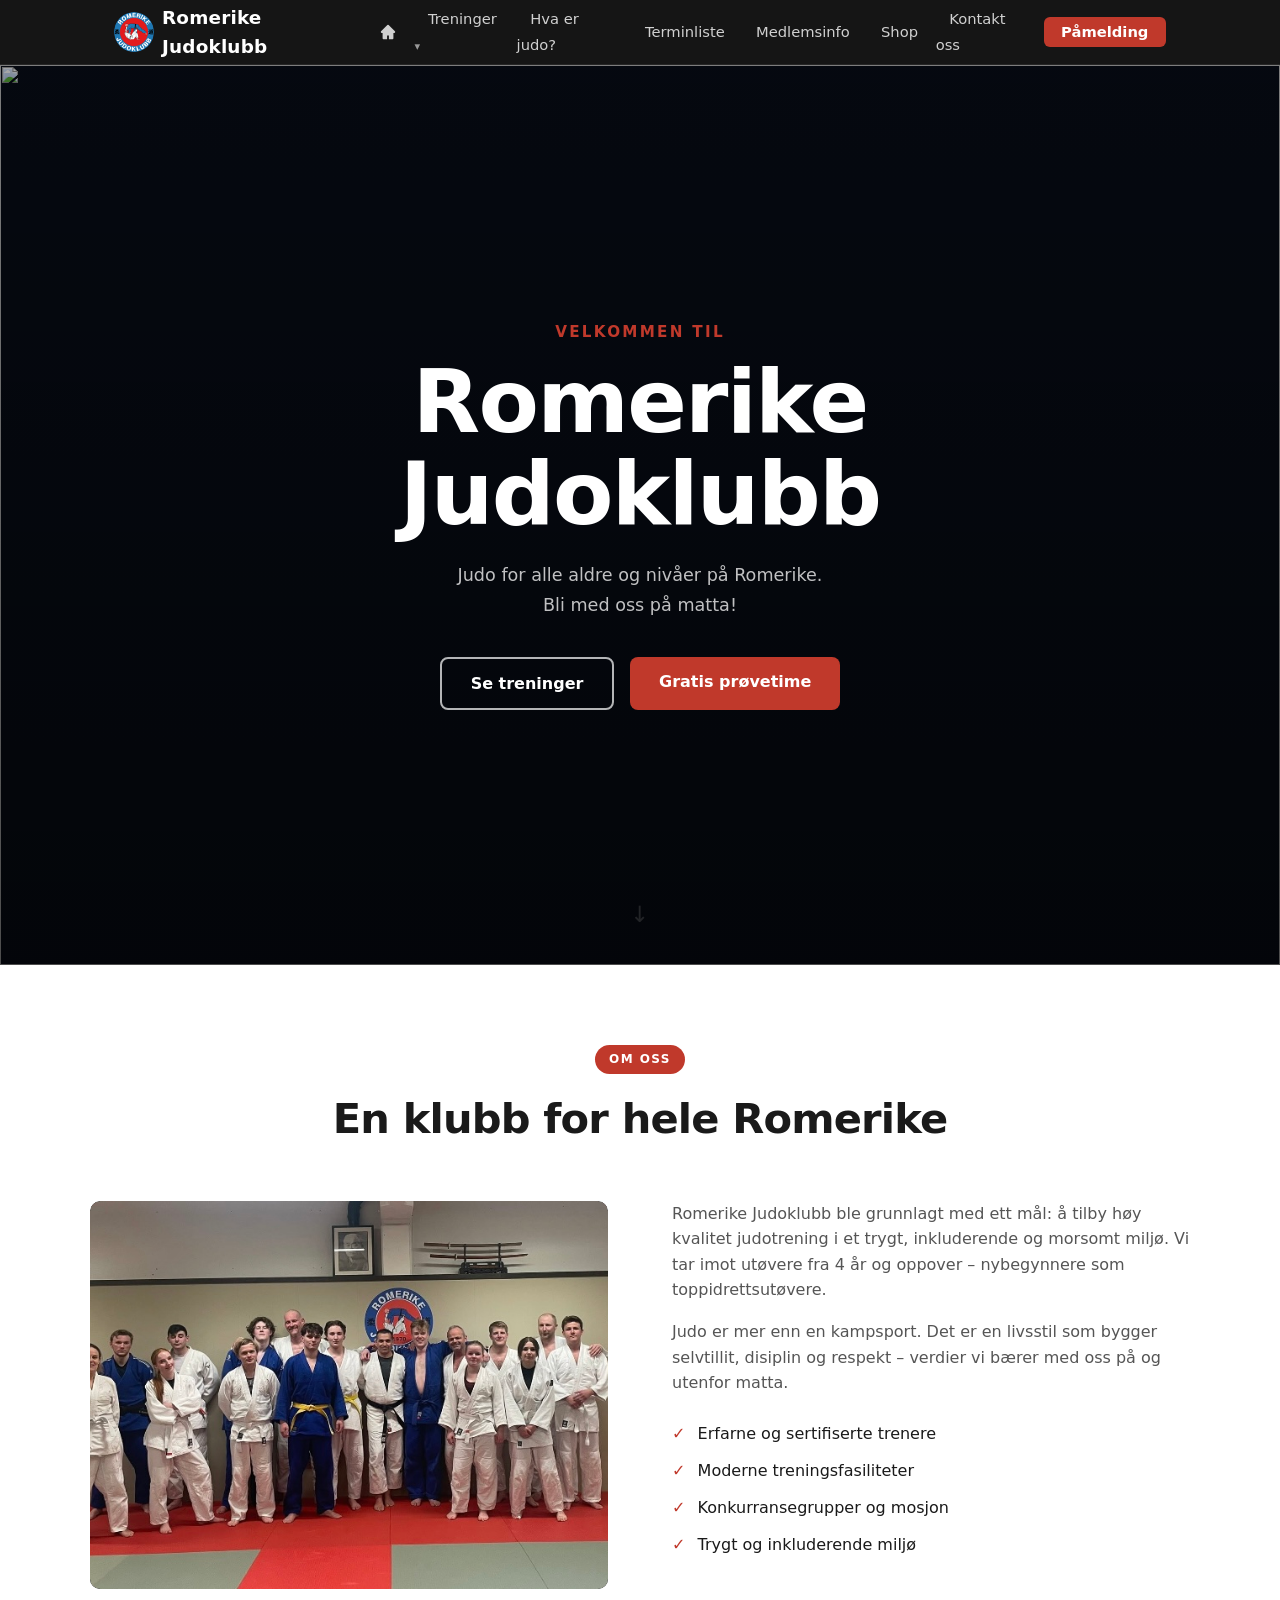
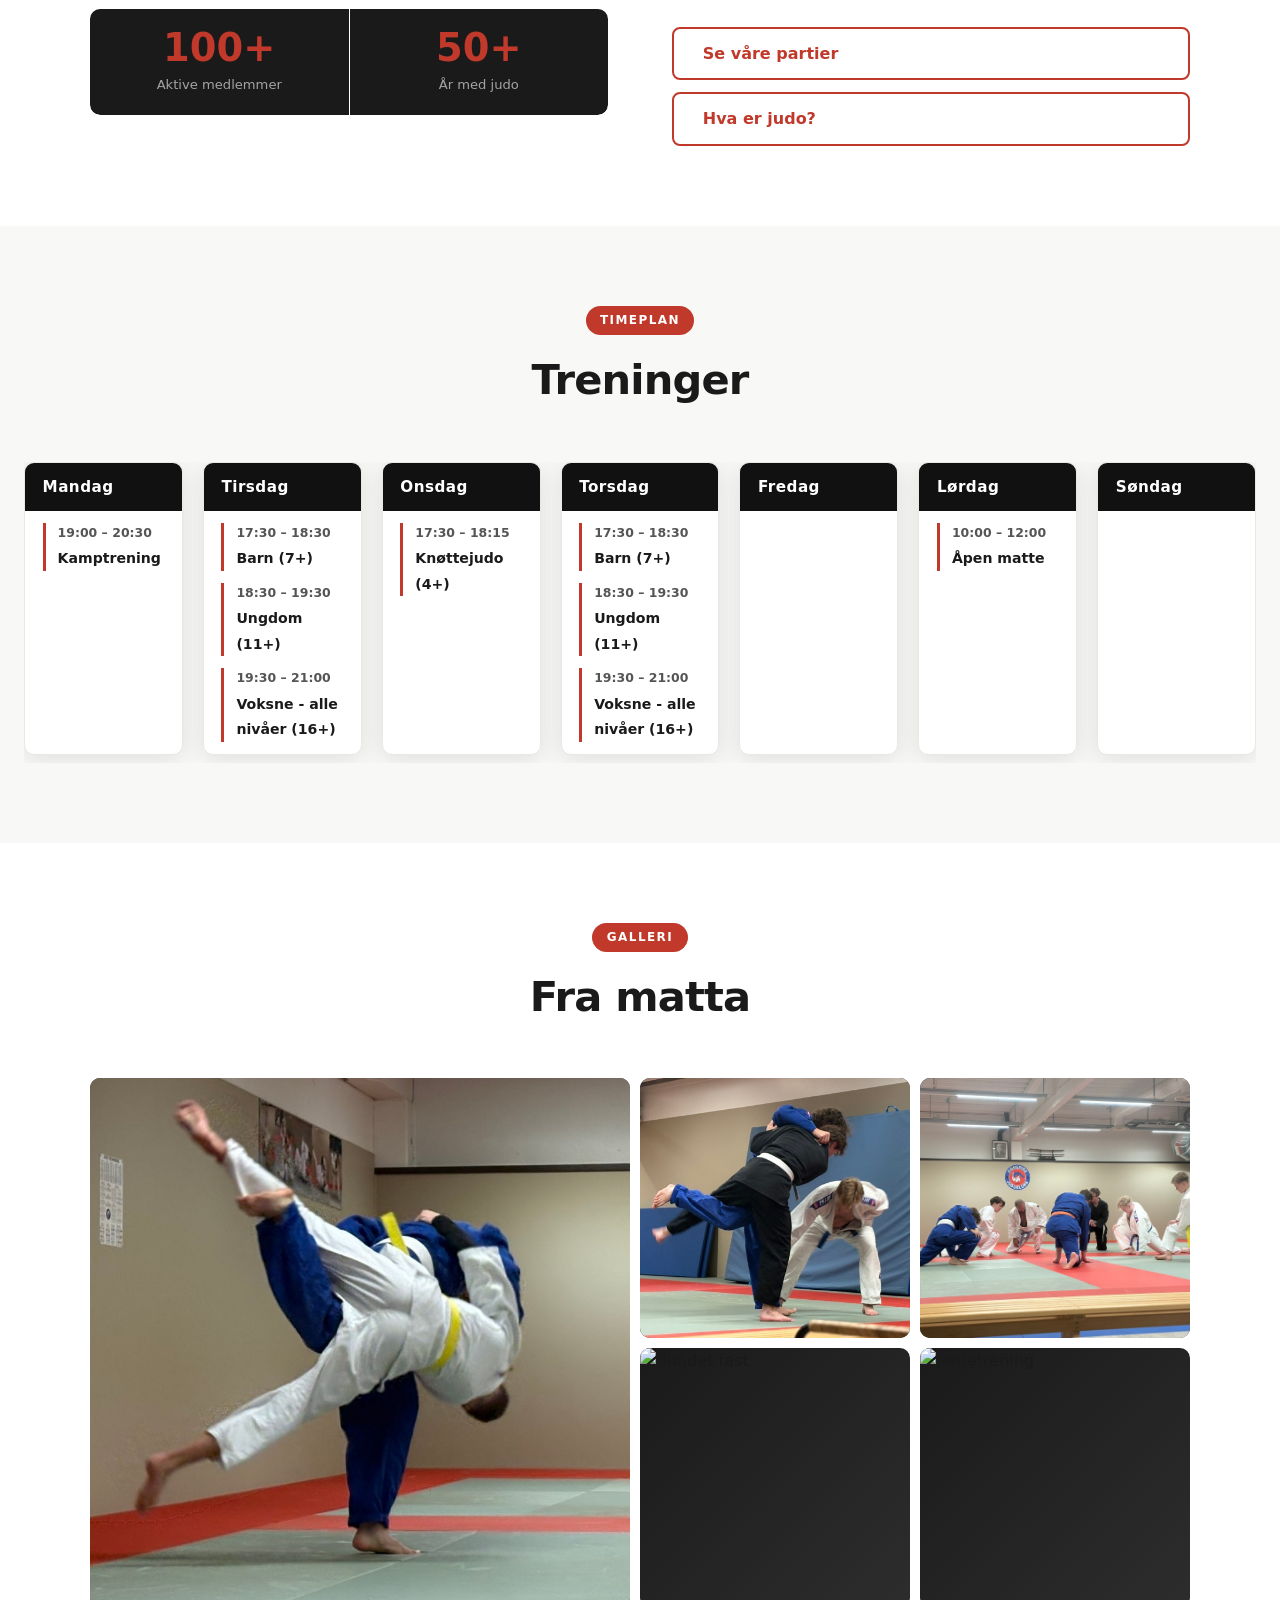
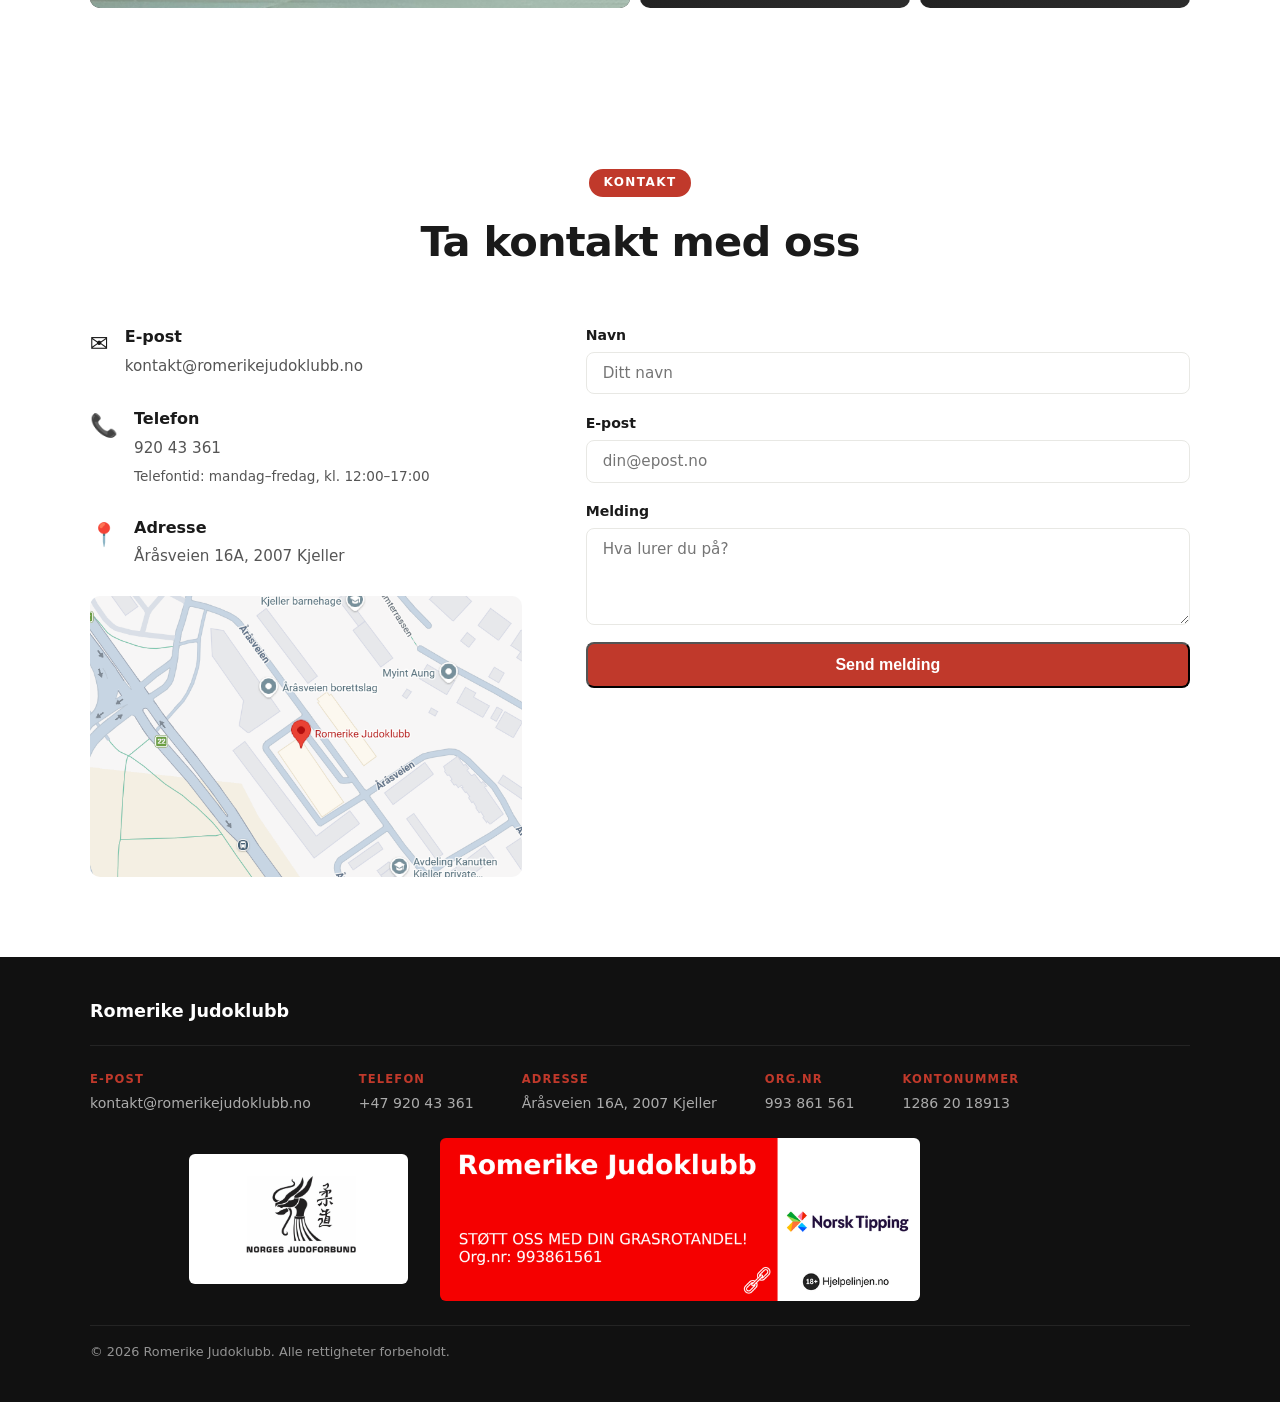
==== index.html @ d525c410 "Replace Reza.jpg with Jentetrening.jpg in frontpage gallery Co-Authored-By: Claude Sonnet 4.6 <norep" ====
<!DOCTYPE html>
<html lang="no">
<head>
  <meta charset="UTF-8" />
  <meta name="viewport" content="width=device-width, initial-scale=1.0" />
  <title>Romerike Judoklubb</title>
  <link rel="stylesheet" href="style.css" />
  <link rel="icon" href="pictures/logo.webp" type="image/webp">
  <style>
    .session {
      cursor: pointer;
    }

    #session-tooltip {
      position: fixed;
      z-index: 9999;
      background: #ffffff;
      color: #111111;
      border-radius: 10px;
      box-shadow: 0 8px 32px rgba(0,0,0,0.18);
      padding: 1rem 1.25rem;
      width: 240px;
      pointer-events: none;
      opacity: 0;
      transform: translateY(6px);
      transition: opacity 0.15s, transform 0.15s;
      border-top: 3px solid #c0392b;
    }

    #session-tooltip.stt-visible {
      opacity: 1;
      transform: translateY(0);
      pointer-events: auto;
    }

    .stt-name {
      font-weight: 800;
      font-size: 0.95rem;
      margin-bottom: 0.4rem;
      color: #111;
    }

    .stt-desc {
      font-size: 0.82rem;
      color: #555;
      line-height: 1.55;
      margin-bottom: 0.5rem;
    }

    .stt-coach {
      font-size: 0.78rem;
      color: #888;
      margin-bottom: 0.75rem;
    }

    .stt-coach strong { color: #333; }

    .stt-link {
      display: inline-block;
      font-size: 0.8rem;
      font-weight: 700;
      color: #c0392b;
      text-decoration: none;
    }

    .stt-link:hover { text-decoration: underline; }
  </style>
</head>
<body>

  <!-- NAVIGATION -->
  <nav id="navbar">
    <div class="nav-inner">
      <a class="logo" href="#hero">
        <img src="pictures/logo.webp" alt="Romerike Judoklubb" class="logo-img" />
        Romerike Judoklubb      </a>
      <button class="burger" id="burger" aria-label="Meny">&#9776;</button>
      <ul class="nav-links" id="nav-links">
        <li><a href="index.html" class="nav-home" aria-label="Hjem"><svg xmlns="http://www.w3.org/2000/svg" width="18" height="18" viewBox="0 0 20 20" fill="currentColor" aria-hidden="true"><path d="M10.707 2.293a1 1 0 0 0-1.414 0l-7 7A1 1 0 0 0 3 11h1v6a1 1 0 0 0 1 1h4v-4h2v4h4a1 1 0 0 0 1-1v-6h1a1 1 0 0 0 .707-1.707l-7-7z"/></svg><span class="nav-home-text">Hjem</span></a></li>
        <li class="dropdown">
          <a href="#treninger" class="dropdown-toggle">Treninger <span class="dropdown-arrow">▾</span></a>
          <ul class="dropdown-menu">
            <li><a href="#treninger">Timeplan</a></li>
            <li><a href="kurs.html">Partioversikt</a></li>
            <li><a href="team.html">Våre trenere</a></li>
          </ul>
        </li>
        <li><a href="hva-er-judo.html">Hva er judo?</a></li>
        <li><a href="kalender.html">Terminliste</a></li>
        <li><a href="klubbinfo.html">Medlemsinfo</a></li>
        <li><a href="shop.html">Shop</a></li>
        <li><a href="#kontakt">Kontakt oss</a></li>
        <li><a href="https://www.minidrett.no/medlemskap/20443" target="_blank" rel="noopener" class="btn-nav">Påmelding</a></li>
      </ul>
    </div>
  </nav>

  <!-- HERO -->
  <section id="hero">
    <img src="pictures/Hero 2.png" alt="" class="hero-bg" />
    <div class="hero-overlay"></div>
    <div class="hero-content">
      <p class="hero-sub">Velkommen til</p>
      <h1>Romerike<br/>Judoklubb</h1>
      <p class="hero-desc">Judo for alle aldre og nivåer på Romerike.<br/>Bli med oss på matta!</p>
      <div class="hero-btns">
        <a href="#treninger" class="btn btn-outline">Se treninger</a>
        <a href="signup.html" class="btn btn-primary">Gratis prøvetime</a>
      </div>
    </div>
    <div class="hero-scroll">&#8595;</div>
  </section>

  <!-- OM OSS -->
  <section id="om-oss" class="section">
    <div class="container">
      <div class="section-header">
        <span class="label">Om oss</span>
        <h2>En klubb for hele Romerike</h2>
      </div>
      <div class="about-grid">
        <div class="about-text">
          <p>Romerike Judoklubb ble grunnlagt med ett mål: å tilby høy kvalitet judotrening i et trygt, inkluderende og morsomt miljø. Vi tar imot utøvere fra 4 år og oppover – nybegynnere som toppidrettsutøvere.</p>
          <p>Judo er mer enn en kampsport. Det er en livsstil som bygger selvtillit, disiplin og respekt – verdier vi bærer med oss på og utenfor matta.</p>
          <ul class="checkmarks">
            <li>Erfarne og sertifiserte trenere</li>
            <li>Moderne treningsfasiliteter</li>
            <li>Konkurransegrupper og mosjon</li>
            <li>Trygt og inkluderende miljø</li>
          </ul>
        </div>
        <div class="about-img-wrap">
          <div class="about-img-placeholder">
            <img src="pictures/Gruppebilde.jpg" alt="Trening i klubben" class="about-img" />
          </div>
          <div class="about-stats-overlay">
            <div class="stat"><span class="stat-num">100+</span><span class="stat-label">Aktive medlemmer</span></div>
            <div class="stat"><span class="stat-num">50+</span><span class="stat-label">År med judo</span></div>
          </div>
        </div>
        <div class="about-btns">
          <a href="kurs.html" class="btn btn-outline-red">Se våre partier</a>
          <a href="hva-er-judo.html" class="btn btn-outline-red">Hva er judo?</a>
        </div>
      </div>
    </div>
  </section>

  <!-- TRENINGER -->
  <section id="treninger" class="section section-dark">
    <div class="container-wide">
      <div class="section-header">
        <span class="label">Timeplan</span>
        <h2>Treninger</h2>
      </div>
      <div class="schedule">
        <div class="schedule-card">
          <div class="day">Mandag</div>
          <div class="sessions">
            <div class="session" data-name="Kamptrening" data-desc="Intensiv kamptrening for de som ønsker å konkurrere eller pushe grensene sine. Fokus på randori og kampstrategi." data-coach="Ståle Barreng" data-href="kurs.html#kamptrening">
              <span class="time">19:00 – 20:30</span>
              <span class="class-name">Kamptrening</span>
            </div>
          </div>
        </div>
        <div class="schedule-card">
          <div class="day">Tirsdag</div>
          <div class="sessions">
            <div class="session" data-name="Barn (7+)" data-desc="Barna lærer judoteknikk, regler og respekt for makkeren i et trygt og morsomt miljø." data-coach="Ståle Barreng" data-href="kurs.html#barn">
              <span class="time">17:30 – 18:30</span>
              <span class="class-name">Barn (7+)</span>
            </div>
            <div class="session" data-name="Ungdom (11+)" data-desc="For ungdom som vil utvikle tekniske ferdigheter og konkurransekunnskap. Fokus på kast, nedtagninger og randori." data-coach="Ståle Barreng" data-href="kurs.html#ungdom">
              <span class="time">18:30 – 19:30</span>
              <span class="class-name">Ungdom (11+)</span>
            </div>
            <div class="session" data-name="Voksne – alle nivåer" data-desc="For alle voksne fra nybegynner til erfaren. Treningen dekker teknikk, kast og bakkejudo i et inkluderende miljø." data-coach="Filip Banach" data-href="kurs.html#voksne">
              <span class="time">19:30 – 21:00</span>
              <span class="class-name">Voksne - alle nivåer (16+)</span>
            </div>
          </div>
        </div>
        <div class="schedule-card">
          <div class="day">Onsdag</div>
          <div class="sessions">
            <div class="session" data-name="Knøttejudo (4+)" data-desc="En lekbasert introduksjon til judo for de aller yngste. Fokus på motorikk, koordinasjon og gleden ved bevegelse." data-coach="Ståle Barreng" data-href="kurs.html#knottejudo">
              <span class="time">17:30 – 18:15</span>
              <span class="class-name">Knøttejudo (4+)</span>
            </div>
          </div>
        </div>
        <div class="schedule-card">
          <div class="day">Torsdag</div>
          <div class="sessions">
            <div class="session" data-name="Barn (7+)" data-desc="Barna lærer judoteknikk, regler og respekt for makkeren i et trygt og morsomt miljø." data-coach="Gabriel Krippendorf" data-href="kurs.html#barn">
              <span class="time">17:30 – 18:30</span>
              <span class="class-name">Barn (7+)</span>
            </div>
            <div class="session" data-name="Ungdom (11+)" data-desc="For ungdom som vil utvikle tekniske ferdigheter og konkurransekunnskap. Fokus på kast, nedtagninger og randori." data-coach="Gabriel Krippendorf" data-href="kurs.html#ungdom">
              <span class="time">18:30 – 19:30</span>
              <span class="class-name">Ungdom (11+)</span>
            </div>
            <div class="session" data-name="Voksne – alle nivåer" data-desc="For alle voksne fra nybegynner til erfaren. Treningen dekker teknikk, kast og bakkejudo i et inkluderende miljø." data-coach="Gabriel Krippendorf" data-href="kurs.html#voksne">
              <span class="time">19:30 – 21:00</span>
              <span class="class-name">Voksne - alle nivåer (16+)</span>
            </div>
          </div>
        </div>
        <div class="schedule-card">
          <div class="day">Fredag</div>
          <div class="sessions"></div>
        </div>
        <div class="schedule-card">
          <div class="day">Lørdag</div>
          <div class="sessions">
            <div class="session" data-name="Åpen matte" data-desc="Åpen treningsøkt for alle. Kom og tren i ditt eget tempo – enten du vil jobbe med teknikk eller kaste deg ut i randori." data-coach="Alle trenere" data-href="kurs.html#apen-matte">
              <span class="time">10:00 – 12:00</span>
              <span class="class-name">Åpen matte</span>
            </div>
          </div>
        </div>
        <div class="schedule-card">
          <div class="day">Søndag</div>
          <div class="sessions"></div>
        </div>
      </div>
    </div>
  </section>


  <!-- GALLERI -->
  <section id="galleri" class="section">
    <div class="container">
      <div class="section-header">
        <span class="label">Galleri</span>
        <h2>Fra matta</h2>
      </div>
      <div class="gallery">
        <div class="gallery-item gallery-large">
          <img src="pictures/Uchi mata gulbelte.jpg" alt="Uchi mata" />
        </div>
        <div class="gallery-item">
          <img src="pictures/Gabriel Instruerer.jpg" alt="Gabriel instruerer" />
        </div>
        <div class="gallery-item">
          <img src="pictures/Mobilitetssirkel.JPG" alt="Mobilitetssirkel" />
        </div>
        <div class="gallery-item">
          <img src="pictures/Bundet fast.jpeg" alt="Bundet fast" />
        </div>
        <div class="gallery-item">
          <img src="pictures/Jentetrening.jpg" alt="Jentetrening" />
        </div>
      </div>
    </div>
  </section>

  <!-- KONTAKT -->
  <section id="kontakt" class="section">
    <div class="container">
      <div class="section-header">
        <span class="label">Kontakt</span>
        <h2>Ta kontakt med oss</h2>
      </div>
      <div class="contact-grid">
        <div class="contact-info">
          <div class="contact-item">
            <div class="contact-icon">✉️</div>
            <div>
              <strong>E-post</strong>
              <a href="mailto:kontakt@romerikejudoklubb.no">kontakt@romerikejudoklubb.no</a>
            </div>
          </div>
          <div class="contact-item">
            <div class="contact-icon">📞</div>
            <div>
              <strong>Telefon</strong>
              <a href="tel:+4792043361">920 43 361</a>
              <p style="margin-top:0.3rem;font-size:0.85rem;">Telefontid: mandag–fredag, kl. 12:00–17:00</p>
            </div>
          </div>
          <div class="contact-item">
            <div class="contact-icon">📍</div>
            <div>
              <strong>Adresse</strong>
              <p>Åråsveien 16A, 2007 Kjeller</p>
            </div>
          </div>
          <img src="pictures/Skjermbilde adresse 2 RJK.png" alt="Kart – Åråsveien 16A, Kjeller" style="width:100%;border-radius:10px;margin-top:0.5rem;display:block;" />
        </div>
        <form class="contact-form" onsubmit="handleSubmit(event)">
          <div class="form-group">
            <label for="navn">Navn</label>
            <input type="text" id="navn" name="navn" placeholder="Ditt navn" required />
          </div>
          <div class="form-group">
            <label for="epost">E-post</label>
            <input type="email" id="epost" name="epost" placeholder="din@epost.no" required />
          </div>
          <div class="form-group">
            <label for="melding">Melding</label>
            <textarea id="melding" name="melding" rows="4" placeholder="Hva lurer du på?" required></textarea>
          </div>
          <button type="submit" class="btn btn-primary">Send melding</button>
          <p class="form-success" id="form-success">Takk! Vi svarer deg snart.</p>
        </form>
      </div>
    </div>
  </section>

  <!-- FOOTER -->
  <footer>
    <div class="container footer-inner">
      <div class="footer-top">
        <div class="footer-logo">Romerike Judoklubb</div>
      </div>
      <div class="footer-contact">
        <div class="footer-contact-item">
          <span class="footer-contact-label">E-post</span>
          <a href="mailto:kontakt@romerikejudoklubb.no">kontakt@romerikejudoklubb.no</a>
        </div>
        <div class="footer-contact-item">
          <span class="footer-contact-label">Telefon</span>
          <a href="tel:+4792043361">+47 920 43 361</a>
        </div>
        <div class="footer-contact-item">
          <span class="footer-contact-label">Adresse</span>
          <span>Åråsveien 16A, 2007 Kjeller</span>
        </div>
        <div class="footer-contact-item">
          <span class="footer-contact-label">Org.nr</span>
          <span>993 861 561</span>
        </div>
        <div class="footer-contact-item">
          <span class="footer-contact-label">Kontonummer</span>
          <span>1286 20 18913</span>
        </div>
      </div>
      <div class="footer-logos">
        <a href="https://www.judo.no/" target="_blank" rel="noopener">
          <img src="pictures/NJF-logo.jpg" alt="Norges Judo Forbund" class="footer-njf-logo" />
        </a>
        <a href="https://www.norsk-tipping.no/grasrotandelen/din-mottaker/993861561" target="_blank" rel="noopener" class="footer-grasrot">
          <img src="pictures/Grasrot+Plakat+Liggende.webp" alt="Støtt oss med din Grasrotandel – Norsk Tipping" />
        </a>
      </div>
      <p class="footer-copy">&copy; 2026 Romerike Judoklubb. Alle rettigheter forbeholdt.</p>
    </div>
  </footer>


  <script src="script.js"></script>

  <div id="session-tooltip" aria-hidden="true">
    <div class="stt-name"></div>
    <div class="stt-desc"></div>
    <div class="stt-coach"></div>
    <a href="#" class="stt-link">Se partioversikt →</a>
  </div>

  <script>
    (function () {
      const tooltip = document.getElementById('session-tooltip');
      const ttName = tooltip.querySelector('.stt-name');
      const ttDesc = tooltip.querySelector('.stt-desc');
      const ttCoach = tooltip.querySelector('.stt-coach');
      const ttLink = tooltip.querySelector('.stt-link');
      let hideTimer;
      let activeEl = null;

      function position(el) {
        const r = el.getBoundingClientRect();
        const tw = 240;
        let left = r.right + 12;
        let top = r.top;
        if (left + tw > window.innerWidth - 8) left = r.left - tw - 12;
        if (left < 8) left = 8;
        const th = tooltip.offsetHeight;
        if (top + th > window.innerHeight - 8) top = window.innerHeight - th - 8;
        if (top < 8) top = 8;
        tooltip.style.left = left + 'px';
        tooltip.style.top = top + 'px';
      }

      function show(el) {
        clearTimeout(hideTimer);
        ttName.textContent = el.dataset.name;
        ttDesc.textContent = el.dataset.desc;
        ttCoach.innerHTML = '<strong>Trener:</strong> ' + el.dataset.coach;
        ttLink.href = el.dataset.href;
        tooltip.setAttribute('aria-hidden', 'false');
        tooltip.classList.add('stt-visible');
        position(el);
        activeEl = el;
      }

      function hide() {
        tooltip.classList.remove('stt-visible');
        tooltip.setAttribute('aria-hidden', 'true');
        activeEl = null;
      }

      function scheduleHide() {
        hideTimer = setTimeout(hide, 120);
      }

      document.querySelectorAll('.session[data-name]').forEach(function (el) {
        el.addEventListener('mouseenter', function () { show(el); });
        el.addEventListener('mouseleave', scheduleHide);
        el.addEventListener('click', function (e) {
          if (activeEl === el) { hide(); } else { show(el); e.stopPropagation(); }
        });
      });

      tooltip.addEventListener('mouseenter', function () { clearTimeout(hideTimer); });
      tooltip.addEventListener('mouseleave', scheduleHide);
      document.addEventListener('click', hide);
    })();
  </script>
</body>
</html>
---- style.css ----
/* ===== RESET & BASE ===== */
*, *::before, *::after { box-sizing: border-box; margin: 0; padding: 0; }

:root {
  --red:    #c0392b;
  --red-dk: #96281b;
  --white:  #ffffff;
  --off-white: #f8f8f6;
  --dark:   #1a1a1a;
  --dark2:  #111111;
  --grey:   #555555;
  --light-grey: #e8e8e4;
  --radius: 10px;
  --shadow: 0 4px 24px rgba(0,0,0,0.10);
}

html {
  scroll-behavior: smooth;
  overflow-x: clip;
  width: 100%;
}

body {
  font-family: 'Segoe UI', system-ui, sans-serif;
  color: var(--dark);
  background: var(--white);
  line-height: 1.6;
  overflow-x: clip;
  width: 100%;
}

a { color: inherit; text-decoration: none; }
img { max-width: 100%; }

/* ===== NAVBAR ===== */
#navbar {
  position: sticky;
  top: 0;
  z-index: 100;
  background: rgba(17, 17, 17, 0.98);
  border-bottom: 1px solid rgba(255,255,255,0.07);
}

.nav-inner {
  max-width: 1100px; margin: 0 auto;
  display: flex; align-items: center; justify-content: space-between;
  padding: 0 1.5rem; height: 64px;
}

.logo {
  color: var(--white); font-weight: 700; font-size: 1.15rem;
  display: flex; align-items: center; gap: 0.5rem;
  letter-spacing: 0.01em;
}

.logo-icon { color: var(--red); font-size: 0.7rem; }

.logo-img { height: 40px; width: 40px; object-fit: contain; border-radius: 50%; }

.nav-links {
  display: flex; align-items: center; gap: 0.25rem;
  list-style: none;
}

.nav-links a {
  color: rgba(255,255,255,0.8); padding: 0.4rem 0.85rem;
  border-radius: 6px; font-size: 0.92rem; transition: color 0.2s;
}

.nav-links a:hover { color: var(--white); }

.dropdown { position: relative; }

.dropdown-arrow { font-size: 0.7rem; opacity: 0.7; }

.dropdown-menu {
  display: none;
  position: absolute;
  top: 100%;
  left: 0;
  background: rgba(17,17,17,0.98);
  border: 1px solid rgba(255,255,255,0.08);
  border-radius: 8px;
  padding: 0.4rem 0;
  padding-top: 12px;
  min-width: 160px;
  list-style: none;
  z-index: 200;
  box-shadow: 0 8px 24px rgba(0,0,0,0.4);
}

.dropdown:hover .dropdown-menu { display: block; }

.dropdown-menu a {
  display: block;
  padding: 0.5rem 1rem;
  color: rgba(255,255,255,0.8);
  font-size: 0.9rem;
  white-space: nowrap;
  border-radius: 0;
}

.dropdown-menu a:hover {
  color: var(--white);
  background: rgba(255,255,255,0.06);
}

.nav-home { display: flex !important; align-items: center; gap: 0.4rem; }
.nav-home svg { flex-shrink: 0; }
.nav-home-text { display: none; }

.btn-nav {
  background: var(--red) !important; color: var(--white) !important;
  padding: 0.4rem 1.1rem !important; border-radius: 6px !important;
  font-weight: 600 !important;
}

.btn-nav:hover { background: var(--red-dk) !important; }

.burger {
  display: none; background: none; border: none;
  color: white; font-size: 1.5rem; cursor: pointer;
}

/* ===== BUTTONS ===== */
.btn {
  display: inline-block; padding: 0.75rem 1.8rem;
  border-radius: 8px; font-weight: 600; font-size: 1rem;
  cursor: pointer; transition: all 0.2s;
}

.btn-primary {
  background: var(--red); color: var(--white);
}
.btn-primary:hover { background: var(--red-dk); transform: translateY(-1px); }

.btn-outline {
  background: transparent; color: var(--white);
  border: 2px solid rgba(255,255,255,0.7);
}
.btn-outline:hover { border-color: white; background: rgba(255,255,255,0.08); }

.btn-outline-red {
  background: transparent; color: var(--red);
  border: 2px solid var(--red);
}
.btn-outline-red:hover { background: var(--red); color: var(--white); }

/* ===== HERO ===== */
#hero {
  position: relative;
  min-height: 100vh;
  display: flex; align-items: center; justify-content: center;
  background: #080d18;
  overflow: hidden;
}

.hero-bg {
  position: absolute; inset: 0;
  width: 100%; height: 100%;
  object-fit: cover; object-position: center top;
  z-index: 0;
}

.hero-overlay {
  position: absolute; inset: 0;
  background: linear-gradient(to bottom, rgba(0,0,0,0.35) 0%, rgba(0,0,0,0.6) 100%);
  z-index: 1;
}

.hero-content {
  position: relative; z-index: 3;
  text-align: center;
  padding: 2rem 1.5rem;
  max-width: 700px;
}

.hero-sub {
  color: var(--red); font-size: 0.95rem; font-weight: 600;
  letter-spacing: 0.15em; text-transform: uppercase; margin-bottom: 0.75rem;
}

.hero-content h1 {
  font-size: clamp(2.8rem, 7vw, 5.5rem);
  font-weight: 900; color: var(--white);
  line-height: 1.05; margin-bottom: 1.25rem;
  letter-spacing: -0.02em;
}

.hero-desc {
  color: rgba(255,255,255,0.75); font-size: 1.1rem;
  margin-bottom: 2.25rem; line-height: 1.7;
}

.hero-btns { display: flex; gap: 1rem; justify-content: center; flex-wrap: wrap; }

.hero-scroll {
  position: absolute; bottom: 2rem; left: 50%; transform: translateX(-50%);
  color: rgba(255,255,255,0.3); font-size: 1.4rem;
  animation: bounce 2s infinite;
}

@keyframes bounce {
  0%, 100% { transform: translateX(-50%) translateY(0); }
  50% { transform: translateX(-50%) translateY(8px); }
}

/* ===== SECTION BASE ===== */
.section { padding: 5rem 1.5rem; }
.section-dark { background: var(--off-white); }

.container { max-width: 1100px; margin: 0 auto; }
.container-wide { max-width: 1400px; margin: 0 auto; }

.section-header {
  text-align: center; margin-bottom: 3rem;
}

.label {
  display: inline-block;
  background: var(--red); color: white;
  font-size: 0.75rem; font-weight: 700;
  letter-spacing: 0.12em; text-transform: uppercase;
  padding: 0.3rem 0.9rem; border-radius: 20px;
  margin-bottom: 0.75rem;
}

.section-header h2 {
  font-size: clamp(1.8rem, 4vw, 2.6rem);
  font-weight: 800; letter-spacing: -0.02em;
}

/* ===== ABOUT ===== */
.about-grid {
  display: grid; grid-template-columns: 1fr 1fr; gap: 4rem;
  align-items: start;
}

.about-text p { color: var(--grey); margin-bottom: 1rem; }

.checkmarks { list-style: none; margin-top: 1.25rem; }
.checkmarks li {
  padding: 0.35rem 0; padding-left: 1.6rem; position: relative;
  color: var(--dark); font-weight: 500;
}
.checkmarks li::before {
  content: '✓'; position: absolute; left: 0;
  color: var(--red); font-weight: 700;
}

.about-stats {
  display: grid; grid-template-columns: 1fr 1fr; gap: 1.25rem;
}

.stat {
  background: var(--off-white); border-radius: var(--radius);
  padding: 1.5rem 1.25rem; text-align: center;
  border: 1px solid var(--light-grey);
}

.stat-num {
  display: block; font-size: 2.4rem; font-weight: 900;
  color: var(--red); line-height: 1;
}

.stat-label {
  display: block; font-size: 0.82rem; color: var(--grey);
  margin-top: 0.4rem; font-weight: 500;
}

/* ===== SCHEDULE ===== */
.schedule {
  display: grid;
  grid-template-columns: repeat(7, 1fr);
  gap: 1.25rem;
  overflow-x: auto;
  padding-bottom: 0.5rem;
}

.schedule-card {
  min-width: 130px;
}

.schedule-card {
  background: var(--white); border-radius: var(--radius);
  box-shadow: var(--shadow); overflow: hidden;
  border: 1px solid var(--light-grey);
}

.day {
  background: var(--dark2); color: var(--white);
  padding: 0.75rem 1.1rem; font-weight: 700; font-size: 0.95rem;
  letter-spacing: 0.03em;
}

.sessions { padding: 0.75rem 1.1rem; display: flex; flex-direction: column; gap: 0.75rem; }

.session { border-left: 3px solid var(--red); padding-left: 0.75rem; }

.time {
  display: block; font-size: 0.78rem; color: var(--grey);
  font-weight: 600; margin-bottom: 0.15rem;
}

.class-name { font-size: 0.88rem; font-weight: 600; }

/* ===== CARDS ===== */
.cards {
  display: grid; grid-template-columns: repeat(auto-fill, minmax(230px, 1fr));
  gap: 1.5rem;
}

.card {
  background: var(--white); border: 1px solid var(--light-grey);
  border-radius: var(--radius); padding: 2rem 1.5rem;
  box-shadow: var(--shadow); transition: transform 0.2s, box-shadow 0.2s;
  text-align: center;
}

.card:hover { transform: translateY(-4px); box-shadow: 0 8px 32px rgba(0,0,0,0.13); }

.card-icon { font-size: 2.2rem; margin-bottom: 0.75rem; }
.card h3 { font-size: 1.15rem; font-weight: 700; margin-bottom: 0.25rem; }
.card-age {
  display: inline-block; background: var(--red); color: white;
  font-size: 0.72rem; font-weight: 700; padding: 0.2rem 0.7rem;
  border-radius: 20px; margin-bottom: 0.75rem;
}
.card p { color: var(--grey); font-size: 0.9rem; line-height: 1.6; }

/* ===== NEWS ===== */
.news-grid {
  display: grid; grid-template-columns: repeat(auto-fill, minmax(280px, 1fr));
  gap: 1.5rem;
}

.news-card {
  background: var(--white); border-radius: var(--radius);
  padding: 1.75rem; box-shadow: var(--shadow);
  border: 1px solid var(--light-grey); transition: transform 0.2s;
}
.news-card:hover { transform: translateY(-3px); }

.news-date {
  font-size: 0.75rem; font-weight: 700; color: var(--red);
  text-transform: uppercase; letter-spacing: 0.1em; margin-bottom: 0.5rem;
}

.news-card h3 { font-size: 1.05rem; font-weight: 700; margin-bottom: 0.6rem; }
.news-card p { color: var(--grey); font-size: 0.9rem; margin-bottom: 1rem; }
.news-link { color: var(--red); font-weight: 600; font-size: 0.88rem; }
.news-link:hover { text-decoration: underline; }

/* ===== CONTACT ===== */
.contact-grid {
  display: grid; grid-template-columns: 1fr 1.4fr; gap: 4rem;
  align-items: start;
}

.contact-grid--form-only {
  grid-template-columns: 1fr;
  max-width: 600px;
  margin: 0 auto;
}

.contact-item {
  display: flex; gap: 1rem; align-items: flex-start;
  margin-bottom: 1.75rem;
}

.contact-icon { font-size: 1.4rem; flex-shrink: 0; margin-top: 0.1rem; }

.contact-item strong { display: block; font-weight: 700; margin-bottom: 0.2rem; }
.contact-item p, .contact-item a { color: var(--grey); font-size: 0.95rem; }
.contact-item a:hover { color: var(--red); }

.contact-form { display: flex; flex-direction: column; gap: 1.1rem; }

.form-group { display: flex; flex-direction: column; gap: 0.35rem; }

.form-group label { font-weight: 600; font-size: 0.88rem; }

.form-group input,
.form-group textarea {
  border: 1.5px solid var(--light-grey); border-radius: 8px;
  padding: 0.7rem 1rem; font-size: 0.95rem; font-family: inherit;
  transition: border-color 0.2s; background: var(--white);
  resize: vertical;
}

.form-group input:focus,
.form-group textarea:focus {
  outline: none; border-color: var(--red);
  box-shadow: 0 0 0 3px rgba(192,57,43,0.1);
}

.form-success {
  display: none; color: #2e7d32; font-weight: 600; font-size: 0.92rem;
}

/* ===== FOOTER ===== */
footer {
  background: var(--dark2); color: rgba(255,255,255,0.55);
  padding: 2.5rem 1.5rem;
}

.footer-inner {
  display: flex; flex-direction: column;
  gap: 1.5rem;
}

.footer-top {
  display: flex; align-items: center; justify-content: space-between;
  flex-wrap: wrap; gap: 1rem;
  padding-bottom: 1.25rem;
  border-bottom: 1px solid rgba(255,255,255,0.08);
}

.footer-logo {
  color: var(--white); font-weight: 800; font-size: 1.1rem;
}

.footer-links { display: flex; gap: 1.5rem; flex-wrap: wrap; }
.footer-links a { font-size: 0.88rem; transition: color 0.2s; }
.footer-links a:hover { color: var(--white); }

.footer-contact {
  display: flex; flex-wrap: wrap; gap: 1.25rem 3rem;
}

.footer-contact-item {
  display: flex; flex-direction: column; gap: 0.2rem;
}

.footer-contact-label {
  font-size: 0.72rem; font-weight: 700; text-transform: uppercase;
  letter-spacing: 0.1em; color: var(--red);
}

.footer-contact-item a,
.footer-contact-item span:not(.footer-contact-label) {
  font-size: 0.88rem; color: rgba(255,255,255,0.65);
}

.footer-contact-item a:hover { color: var(--white); }

.footer-logos {
  display: flex;
  flex-direction: row;
  align-items: center;
  gap: 2rem;
  flex-wrap: wrap;
  margin-left: auto;
}

.footer-grasrot {
  display: block;
  max-width: min(480px, 100%);
  border-radius: 6px;
  overflow: hidden;
  transition: opacity 0.2s;
}
.footer-grasrot:hover { opacity: 0.85; }
.footer-grasrot img { width: 100%; display: block; }

.footer-logos a:not(.footer-grasrot) { transition: opacity 0.2s; }
.footer-logos a:not(.footer-grasrot):hover { opacity: 0.85; }

.footer-njf-logo {
  display: block;
  height: 130px;
  width: auto;
  border-radius: 6px;
  flex-shrink: 0;
  background: white;
  padding: 8px;
}

@media (max-width: 768px) {
  .footer-logos { flex-direction: column; align-items: flex-start; margin-left: 0; }
}

.footer-copy {
  font-size: 0.8rem;
  padding-top: 1rem;
  border-top: 1px solid rgba(255,255,255,0.08);
}


/* ===== ABOUT IMAGE ===== */
.about-img-wrap {
  position: relative; border-radius: var(--radius); overflow: hidden;
  grid-row: 1 / 3;
}

.about-btns {
  display: flex; flex-direction: column; gap: 0.75rem; align-self: start;
}

.about-img-placeholder {
  width: 100%; aspect-ratio: 4/3;
  background: linear-gradient(135deg, #1a1a1a, #2d2d2d);
  border-radius: var(--radius); overflow: hidden;
  position: relative; display: flex; align-items: center; justify-content: center;
}

.about-img {
  position: absolute; inset: 0; width: 100%; height: 100%;
  object-fit: cover; object-position: center;
  border-radius: var(--radius);
}

.about-img[src=""] { display: none; }

.about-stats-overlay {
  display: grid; grid-template-columns: 1fr 1fr; gap: 1px;
  margin-top: 1.25rem;
}

.about-stats-overlay .stat {
  background: var(--dark); color: white;
  border-radius: 0; padding: 1.25rem 1rem; text-align: center;
  border: none;
}

.about-stats-overlay .stat:first-child { border-radius: var(--radius) 0 0 var(--radius); }
.about-stats-overlay .stat:last-child  { border-radius: 0 var(--radius) var(--radius) 0; }

.about-stats-overlay .stat-num { color: var(--red); }
.about-stats-overlay .stat-label { color: rgba(255,255,255,0.6); }

/* ===== GALLERY ===== */
.gallery {
  display: grid;
  grid-template-columns: 2fr 1fr 1fr;
  grid-template-rows: 260px 260px;
  gap: 10px;
}

.gallery-item {
  position: relative; overflow: hidden; border-radius: var(--radius);
  background: linear-gradient(135deg, #1a1a1a, #2d2d2d);
  display: flex; align-items: center; justify-content: center;
  cursor: pointer;
}

.gallery-item img {
  position: absolute; inset: 0; width: 100%; height: 100%;
  object-fit: cover; object-position: center;
  transition: transform 0.4s ease;
}

.gallery-item img[src=""] { display: none; }

.gallery-item:hover img { transform: scale(1.06); }

.gallery-large {
  grid-row: 1 / 3;
}

/* ===== IMG HINT (shown when no image) ===== */
.img-hint {
  position: relative; z-index: 1;
  color: rgba(255,255,255,0.4); font-size: 0.82rem; font-weight: 500;
  pointer-events: none; text-align: center; padding: 0.5rem;
}



/* ===== SUB-PAGE HEADER ===== */
.page-header {
  background: linear-gradient(135deg, #080d18 0%, #1a1a1a 40%, #2a0a08 100%);
  padding: 5rem 1.5rem 4rem;
  text-align: center;
  position: relative;
}

.page-header::before {
  content: '';
  position: absolute; inset: 0;
  background: radial-gradient(ellipse 60% 80% at 60% 50%, rgba(192,57,43,0.15) 0%, transparent 70%);
}

.page-header .label,
.page-header h1 { position: relative; z-index: 1; }

.page-header h1 {
  font-size: clamp(2rem, 5vw, 3.5rem);
  font-weight: 900; color: var(--white);
  letter-spacing: -0.02em; margin-top: 0.75rem;
}

/* ===== ANIMATIONS ===== */
.fade-in {
  opacity: 0; transform: translateY(20px);
  transition: opacity 0.5s ease, transform 0.5s ease;
}
.fade-in.visible { opacity: 1; transform: translateY(0); }

/* ===== RESPONSIVE ===== */
@media (max-width: 768px) {
  .section { padding-left: 0; padding-right: 0; }
  .container { padding: 0 1.5rem; }
  .about-grid { grid-template-columns: 1fr; gap: 2.5rem; }
  .about-img-wrap { grid-row: auto; }
  .contact-grid { grid-template-columns: 1fr; gap: 2.5rem; }
  .gallery {
    grid-template-columns: 1fr 1fr;
    grid-template-rows: 180px 180px 180px;
  }
  .gallery-large { grid-row: auto; }

  .nav-links {
    display: none; flex-direction: column;
    position: absolute; top: 64px; left: 0; right: 0;
    background: rgba(17,17,17,0.98);
    padding: 1rem 1.5rem 1.5rem;
    gap: 0.25rem;
  }

  .nav-links.open { display: flex; }
  .nav-links a { display: block; padding: 0.6rem 0.85rem; }
  .burger { display: block; }
  .nav-home-text { display: inline; }

  .dropdown-menu {
    display: none;
    position: static;
    background: transparent;
    border: none;
    box-shadow: none;
    padding: 0;
    text-align: center;
  }
  .dropdown:hover .dropdown-menu { display: none; }
  .dropdown.open .dropdown-menu { display: block; }
  .dropdown-menu a { font-size: 0.88rem; opacity: 0.85; }
  .dropdown-toggle { text-align: center; width: 100%; }
}

@media (max-width: 768px) {
  .hero-content { padding: 2rem 1.5rem; }
}

@media (max-width: 480px) {
  .about-stats { grid-template-columns: 1fr 1fr; }
  .hero-btns { flex-direction: column; align-items: center; }
}
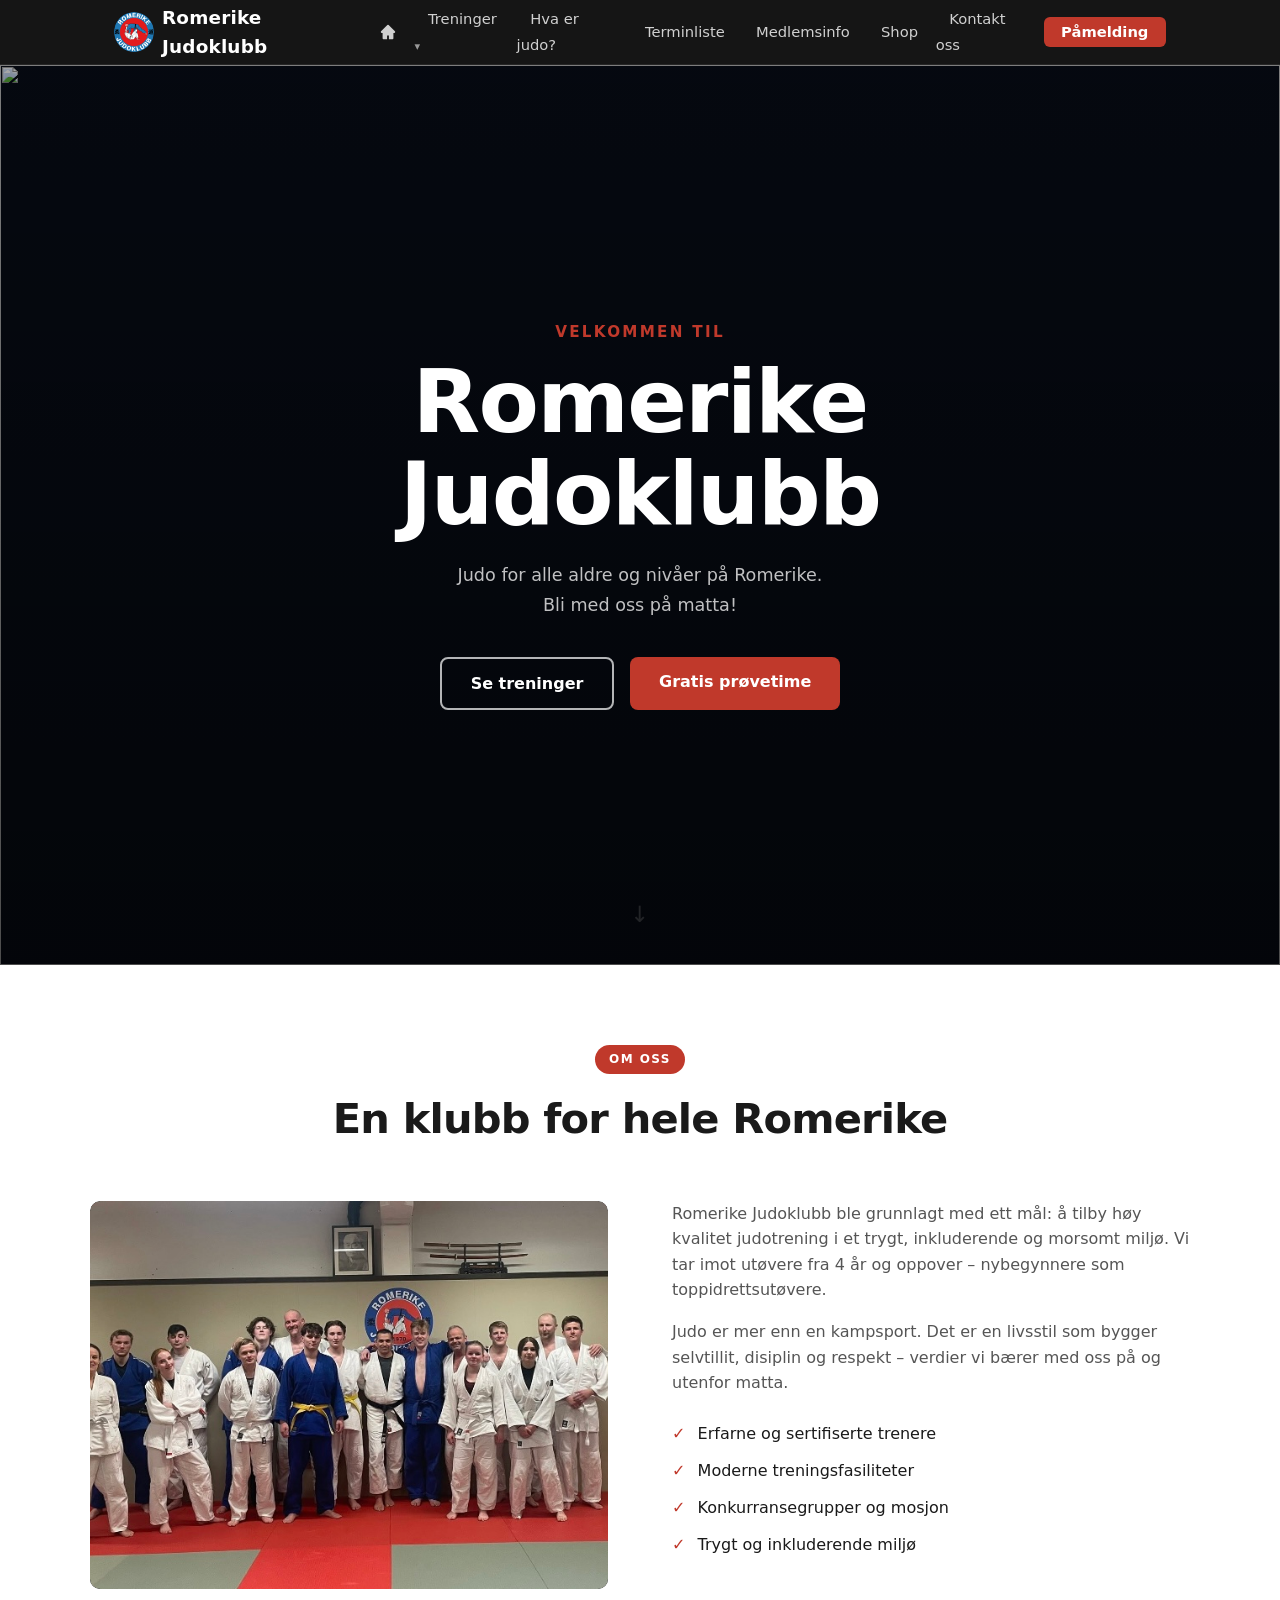
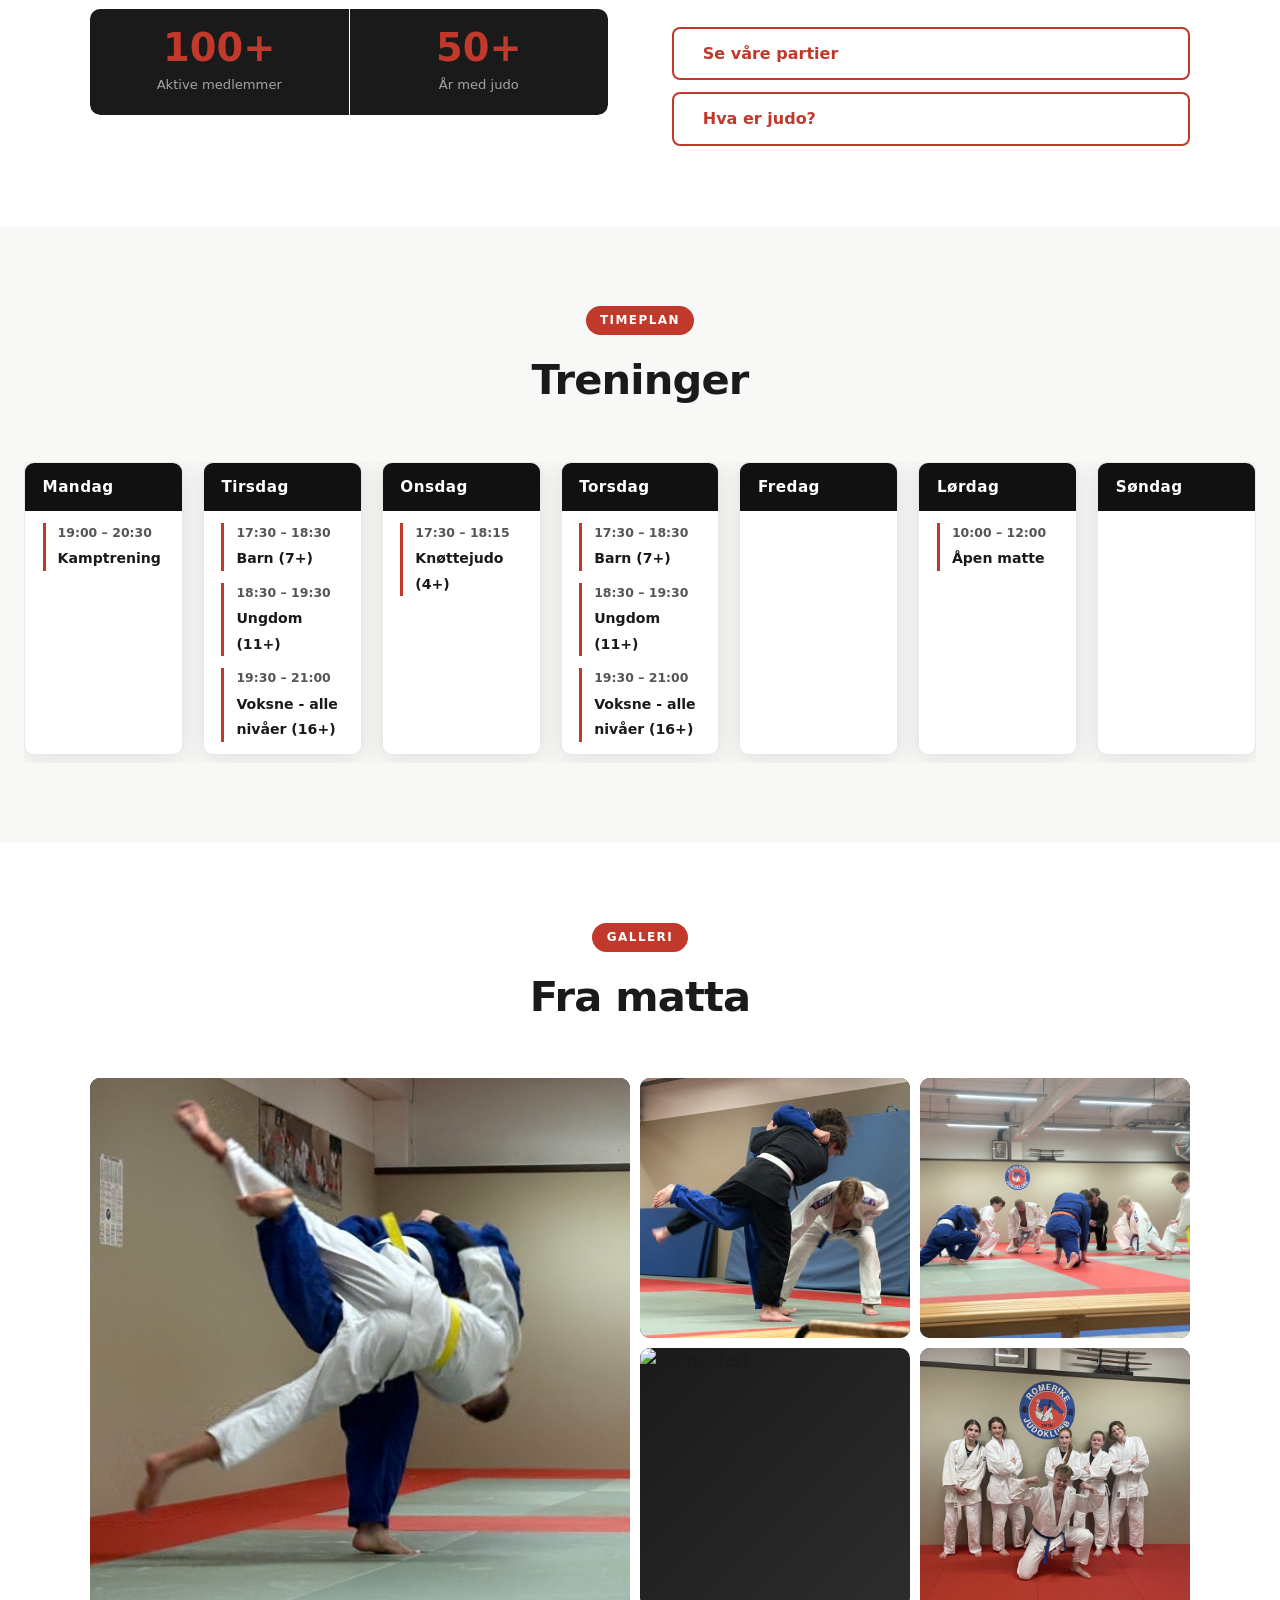
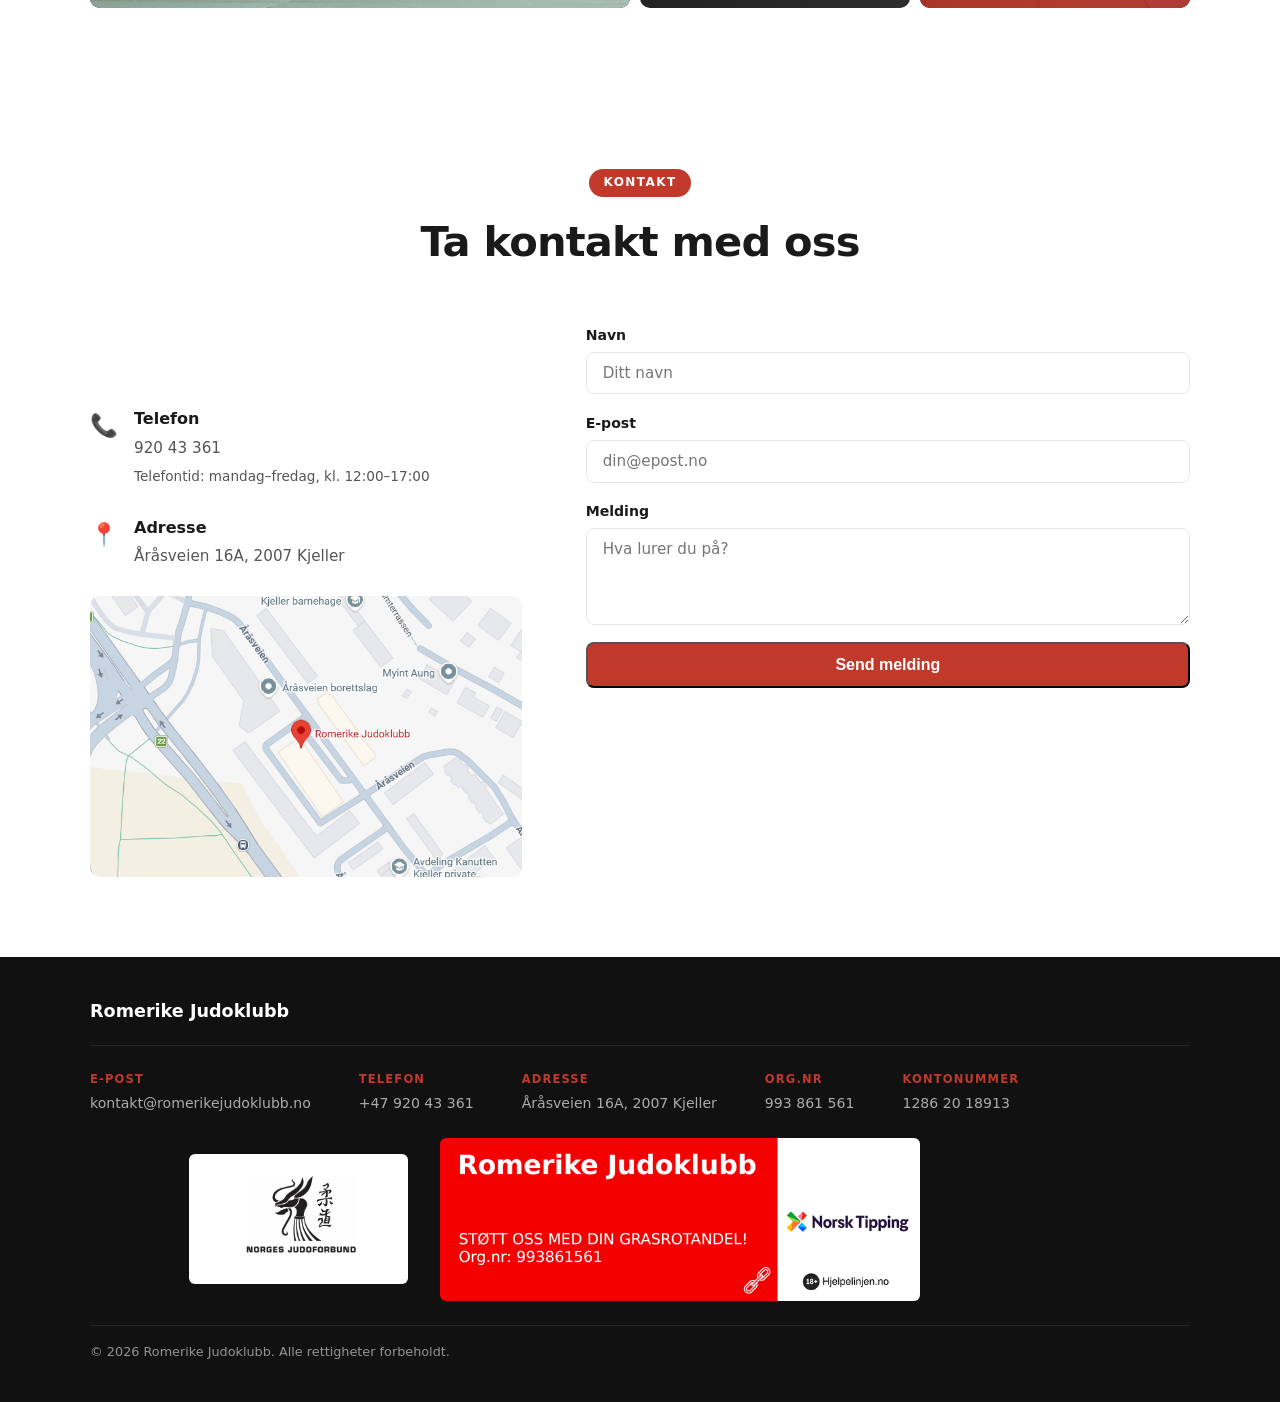
==== commit d7779e06: "Add meta description to frontpage for Google search snippet Co-Authored-By: Claude Sonnet 4.6 <norep" ====
--- a/index.html
+++ b/index.html
@@ -4,6 +4,7 @@
   <meta charset="UTF-8" />
   <meta name="viewport" content="width=device-width, initial-scale=1.0" />
   <title>Romerike Judoklubb</title>
+  <meta name="description" content="Romerike Judoklubb tilbyr judotrening for barn, ungdom og voksne på Kjeller. Vi har plass til alle nivåer — kom og prøv en gratis prøvetime!" />
   <link rel="stylesheet" href="style.css" />
   <link rel="icon" href="pictures/logo.webp" type="image/webp">
   <style>
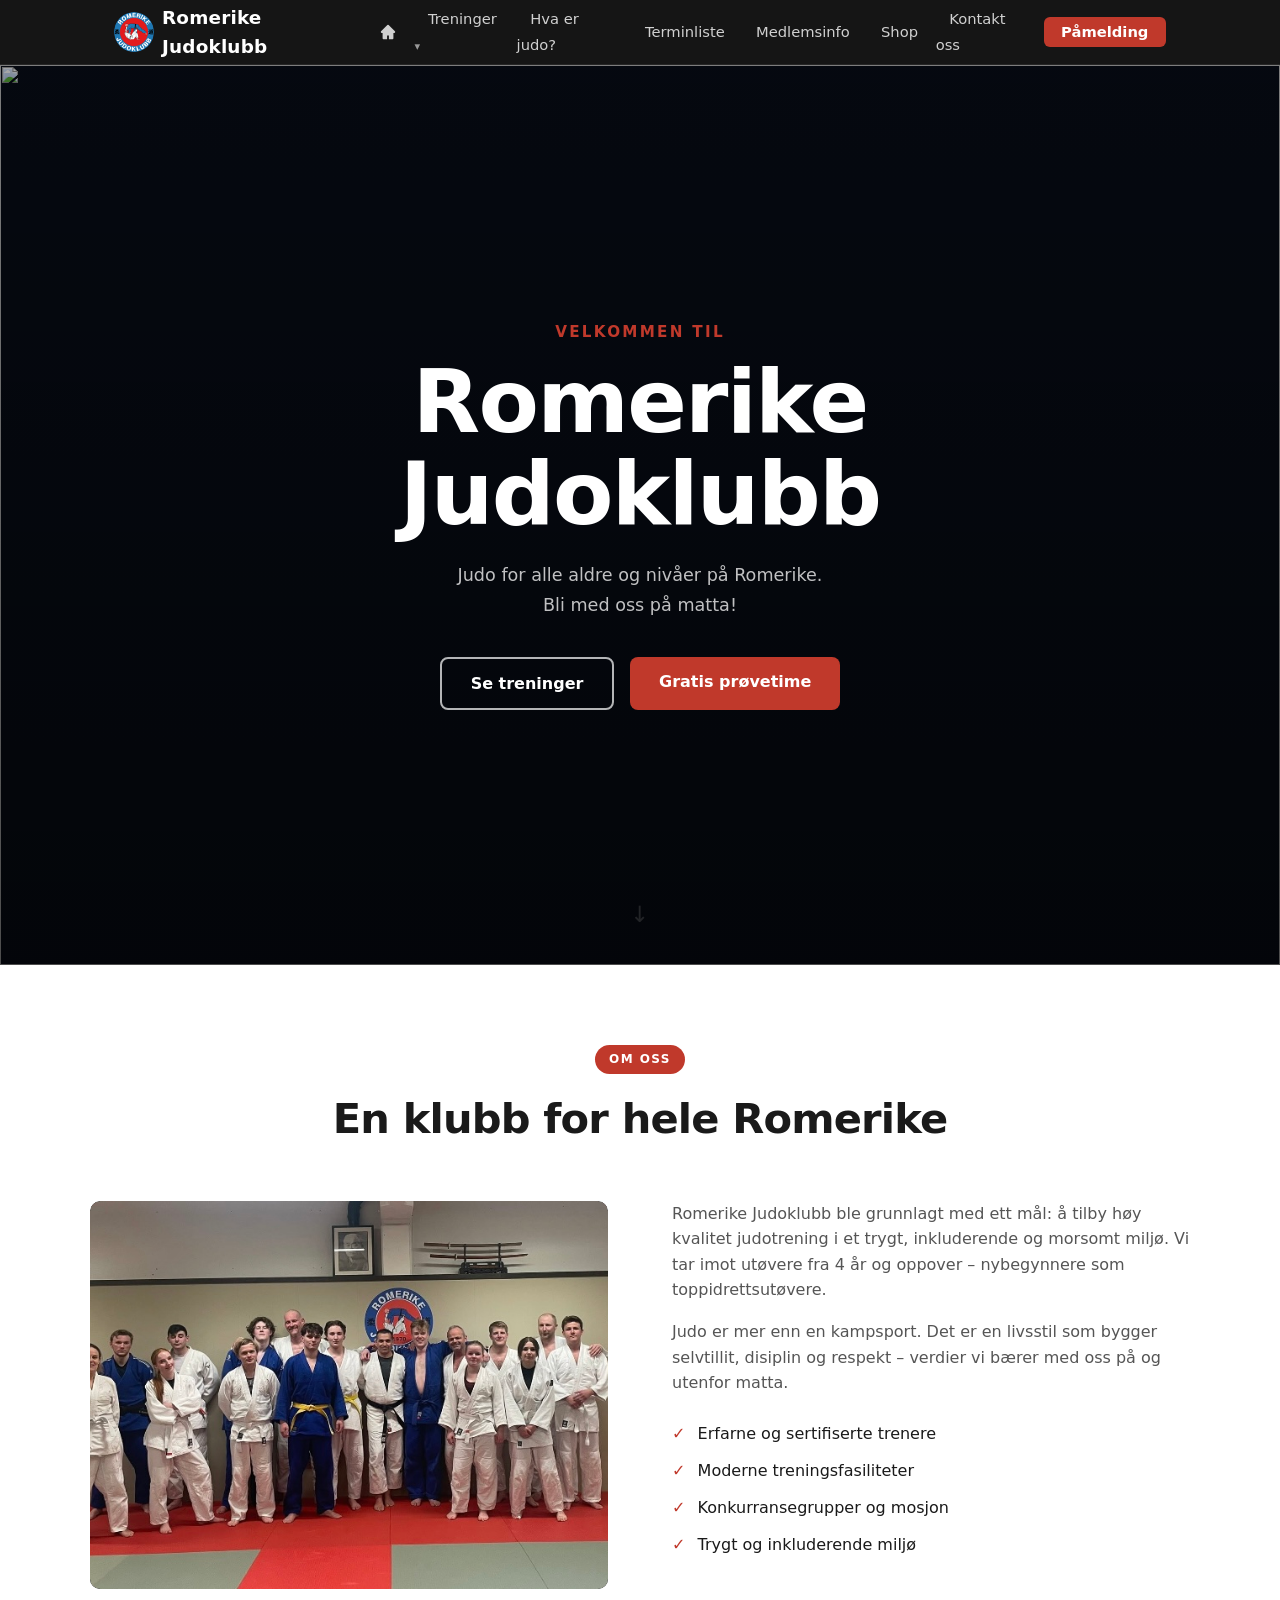
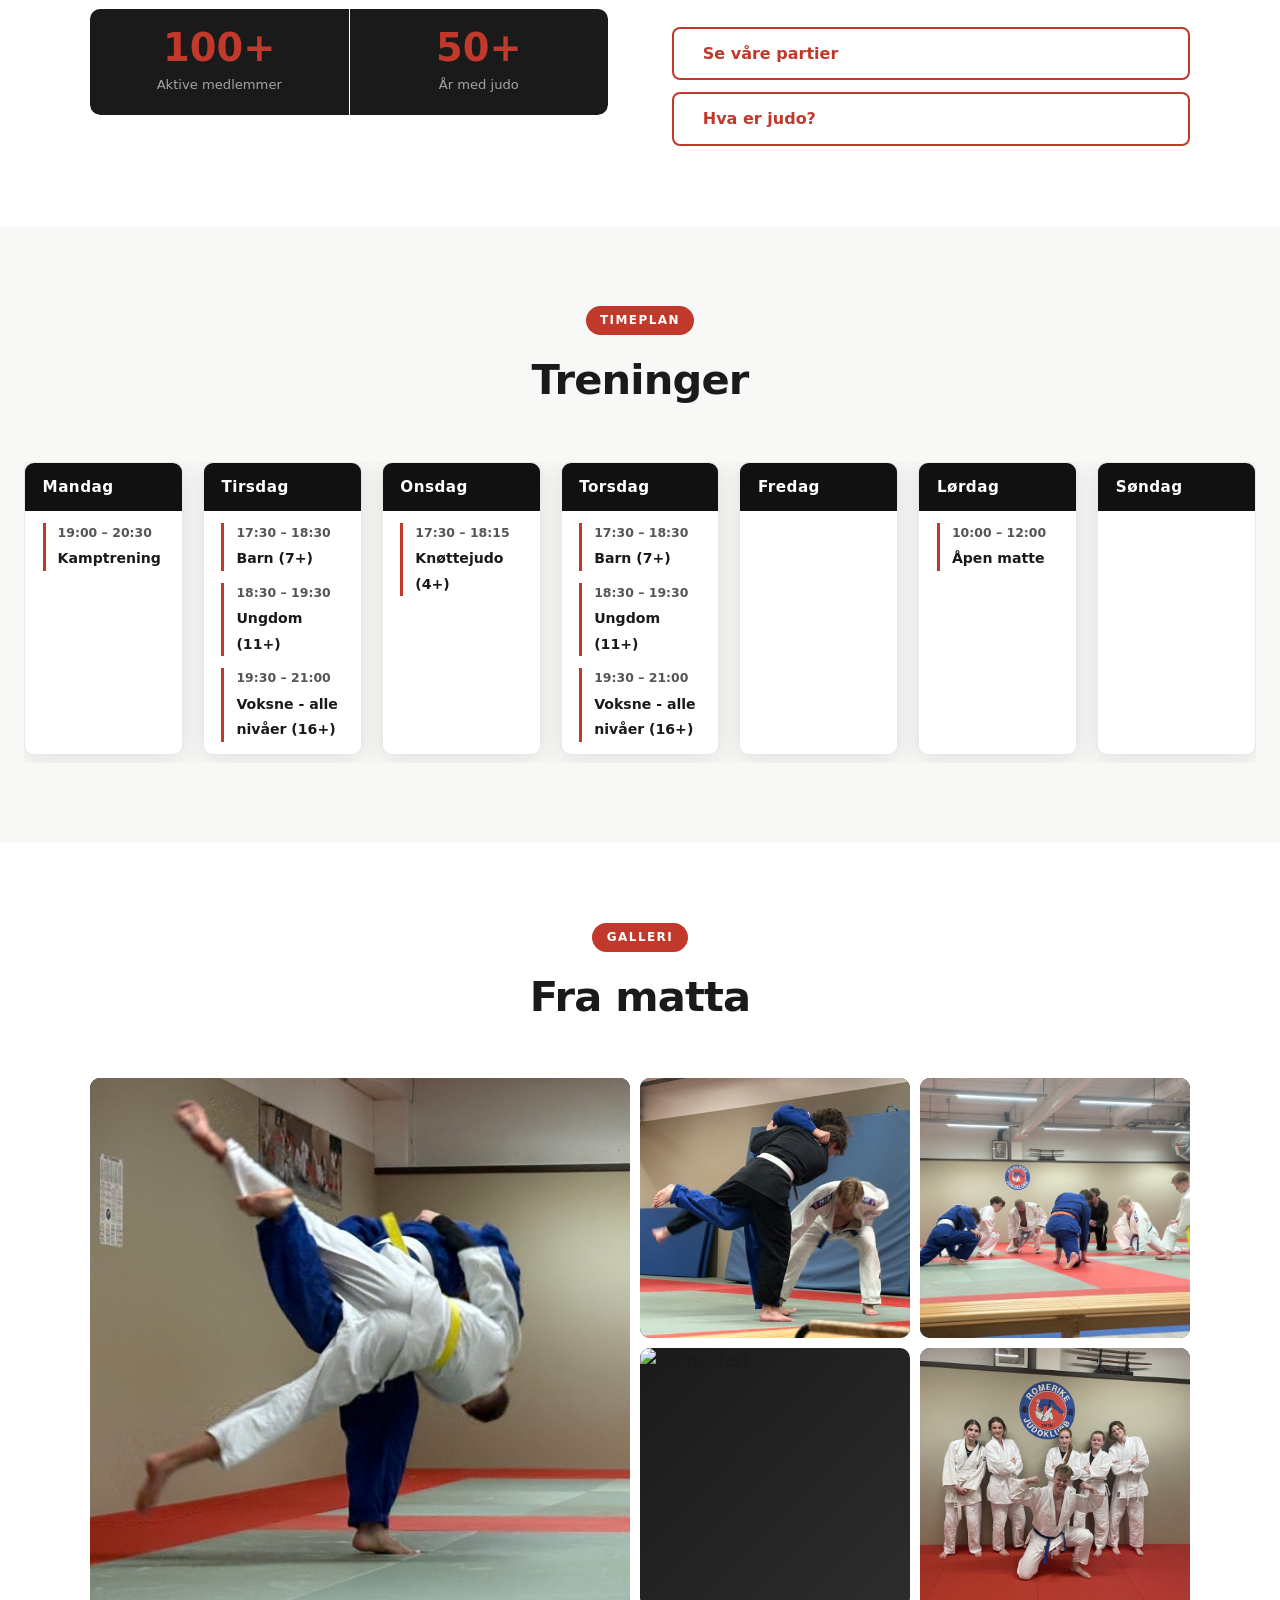
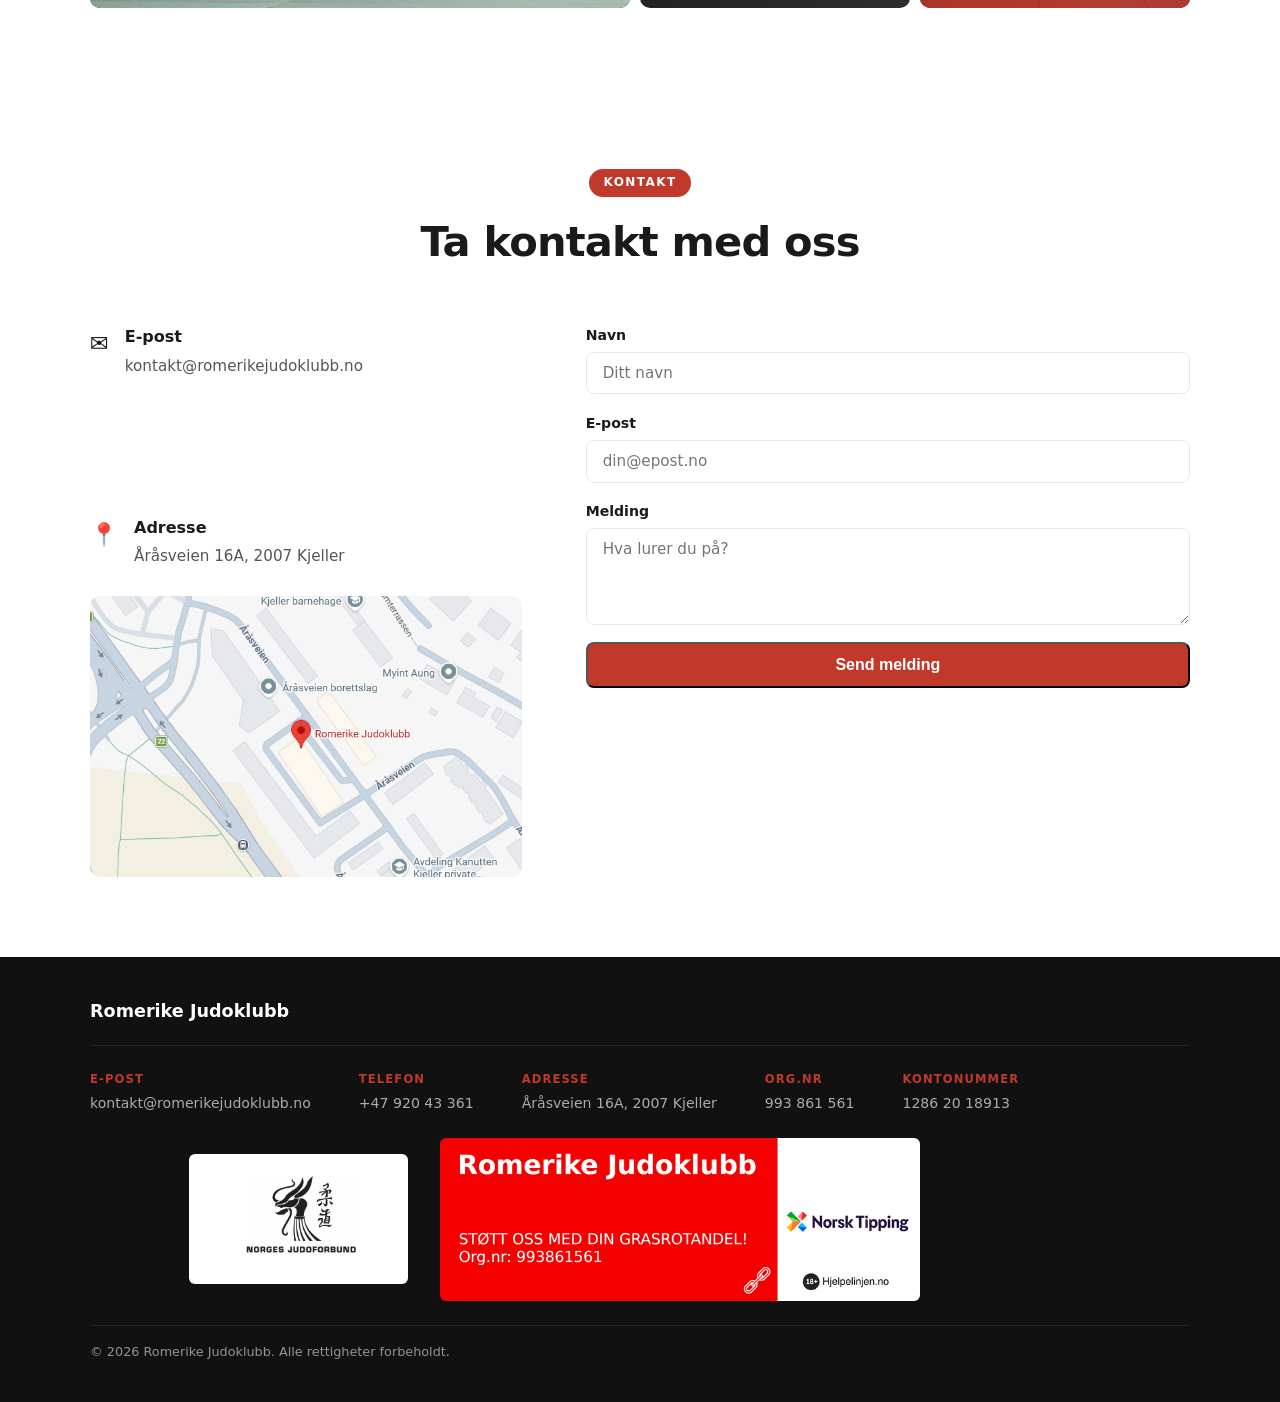
==== commit feb1c6a7: "Add meta description to frontpage Co-Authored-By: Claude Sonnet 4.6 <noreply@anthropic.com>" ====
--- a/index.html
+++ b/index.html
@@ -4,7 +4,7 @@
   <meta charset="UTF-8" />
   <meta name="viewport" content="width=device-width, initial-scale=1.0" />
   <title>Romerike Judoklubb</title>
-  <meta name="description" content="Romerike Judoklubb tilbyr judotrening for barn, ungdom og voksne på Kjeller. Vi har plass til alle nivåer — kom og prøv en gratis prøvetime!" />
+  <meta name="description" content="Velkommen til Romerike Judoklubb. Judotrening for alle aldre og nivåer - Kom og tren med oss på Kjeller!" />
   <link rel="stylesheet" href="style.css" />
   <link rel="icon" href="pictures/logo.webp" type="image/webp">
   <style>
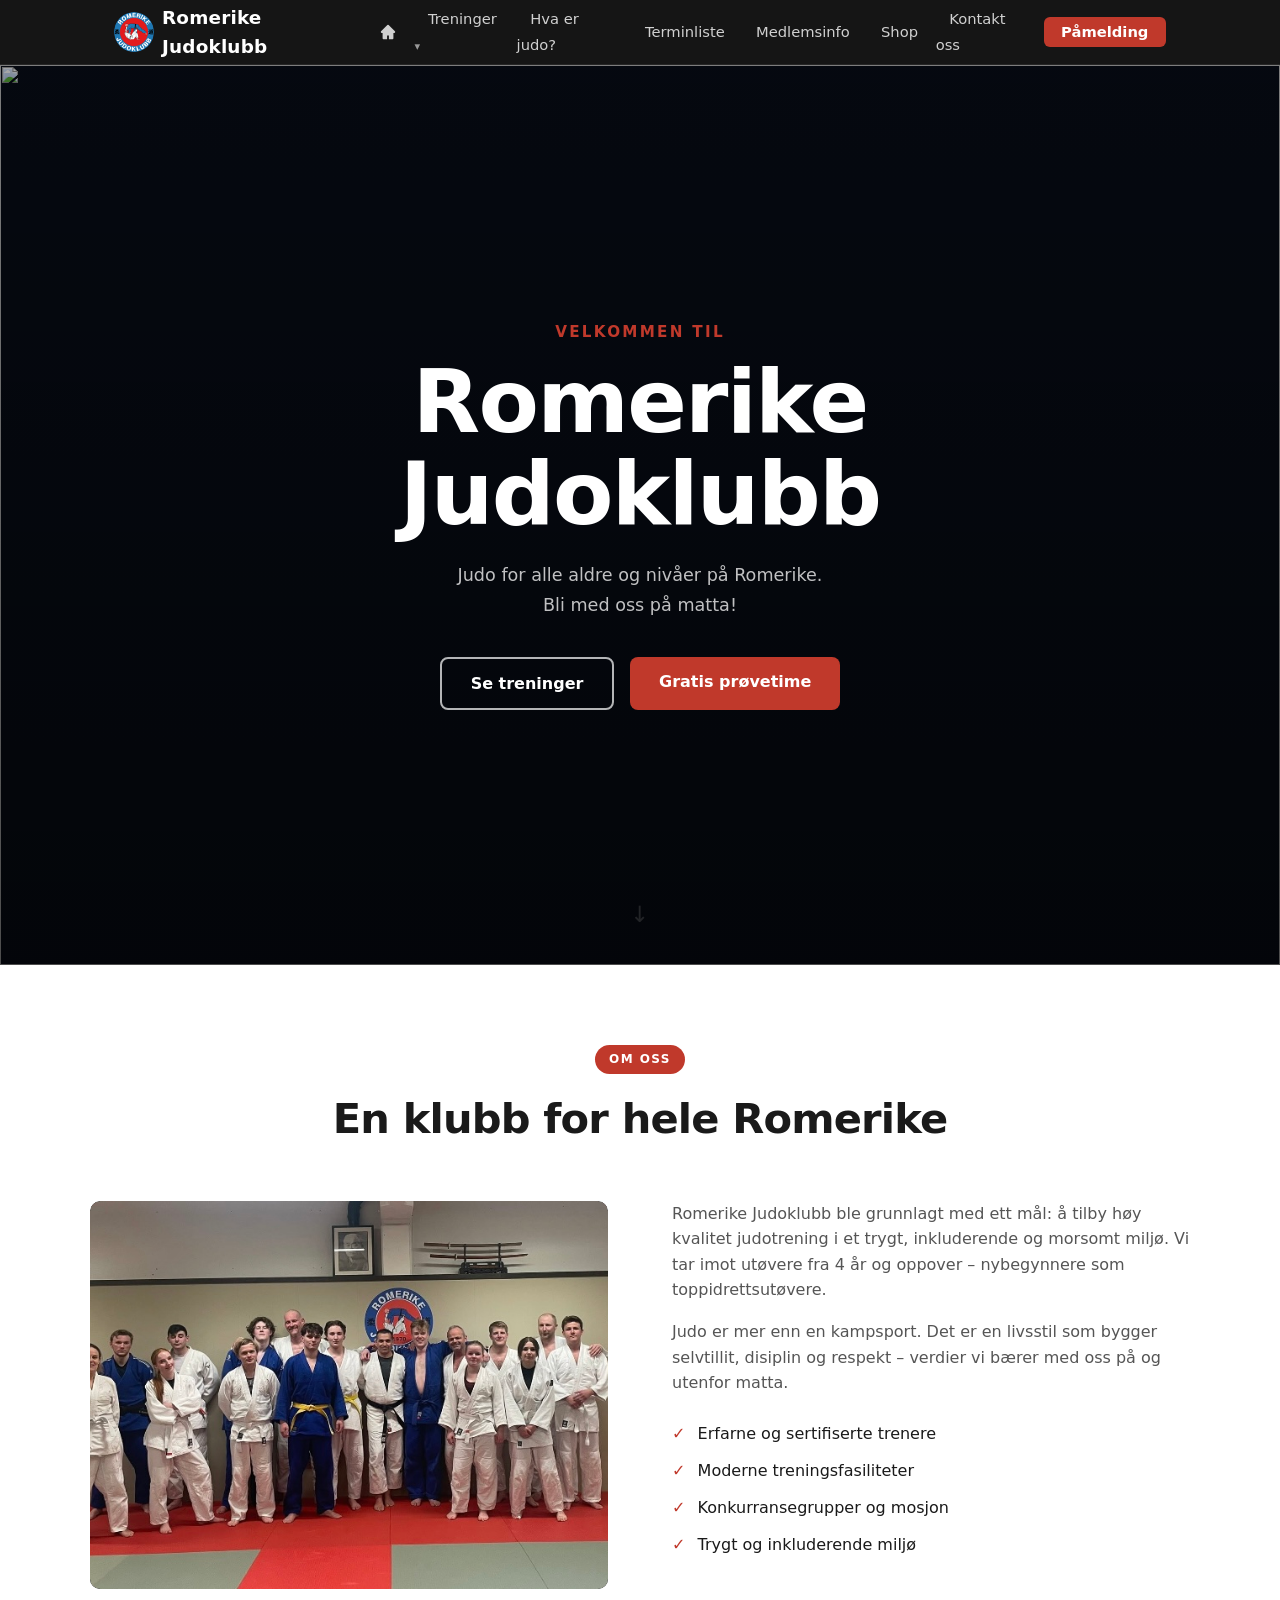
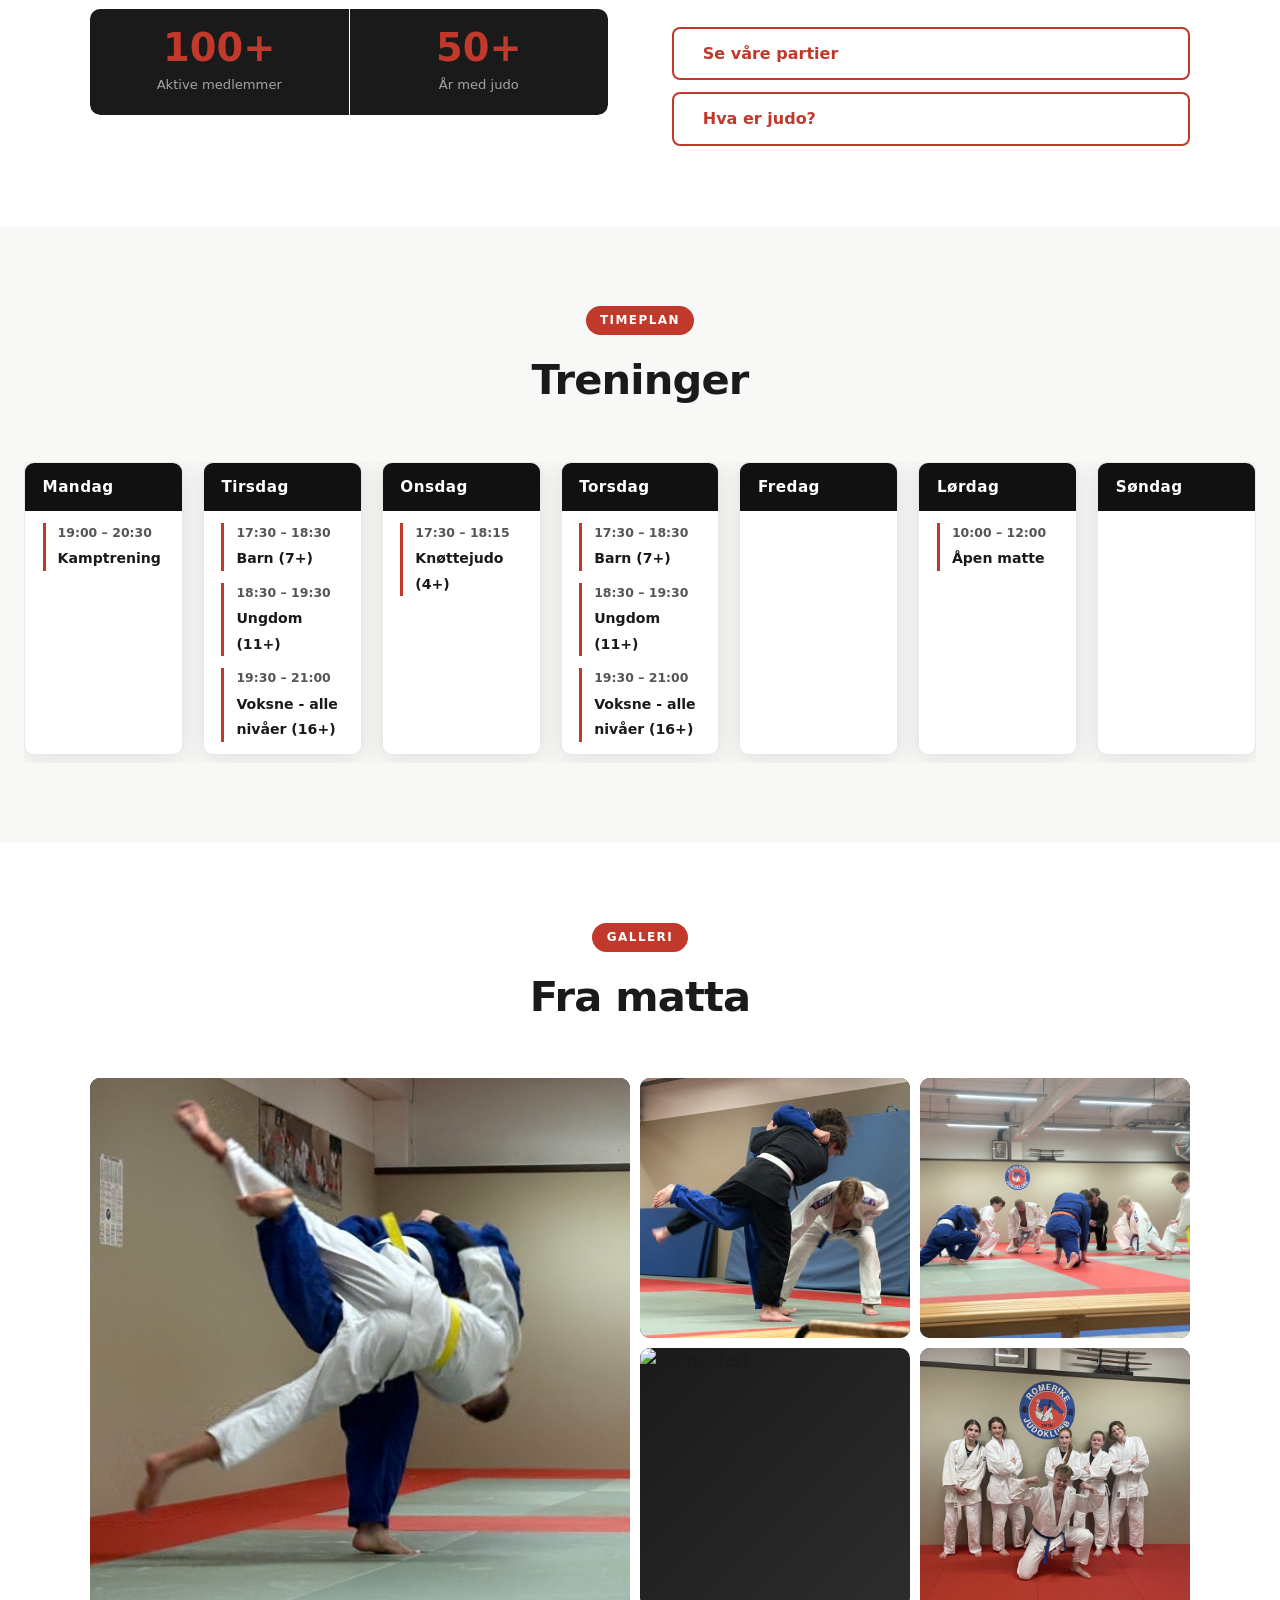
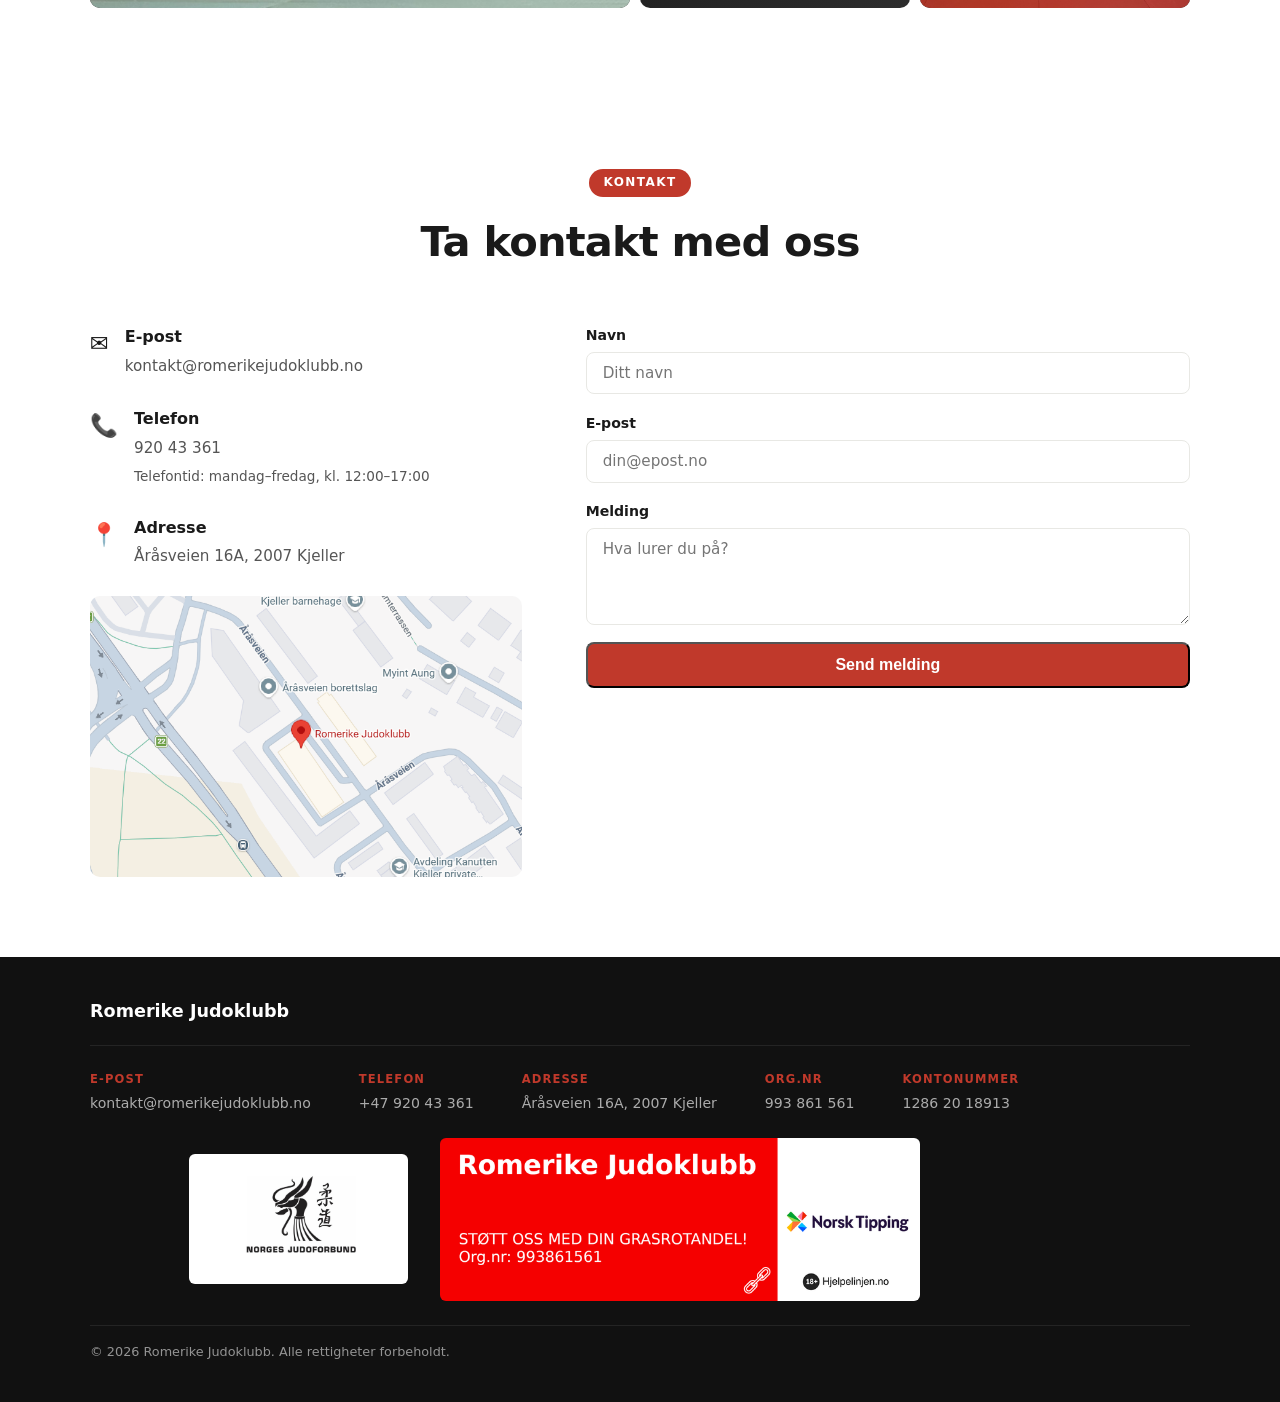
==== commit b72ca031: "Update meta description Co-Authored-By: Claude Sonnet 4.6 <noreply@anthropic.com>" ====
--- a/index.html
+++ b/index.html
@@ -4,7 +4,7 @@
   <meta charset="UTF-8" />
   <meta name="viewport" content="width=device-width, initial-scale=1.0" />
   <title>Romerike Judoklubb</title>
-  <meta name="description" content="Velkommen til Romerike Judoklubb. Judotrening for alle aldre og nivåer - Kom og tren med oss på Kjeller!" />
+  <meta name="description" content="Judoklubb i Kjeller, Lillestrøm. For alle aldre og nivåer - Kom og tren med oss!" />
   <link rel="stylesheet" href="style.css" />
   <link rel="icon" href="pictures/logo.webp" type="image/webp">
   <style>
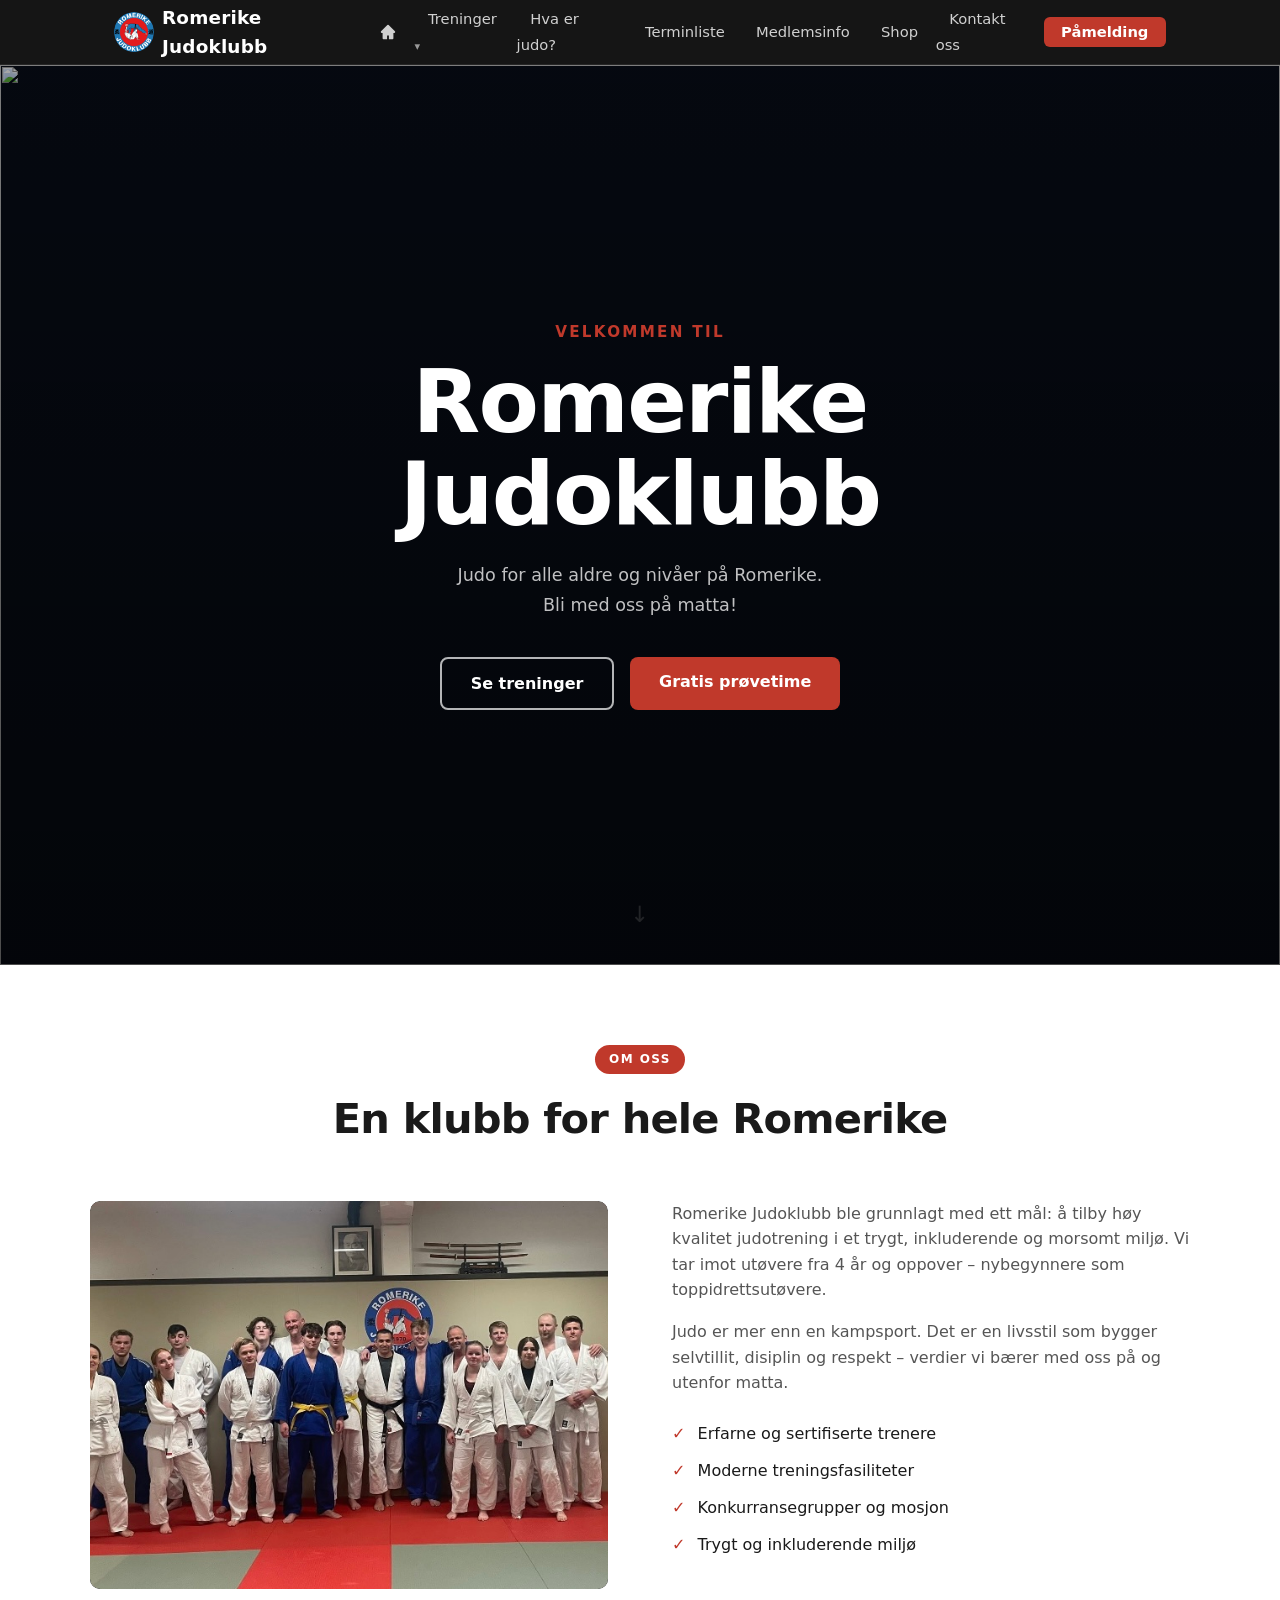
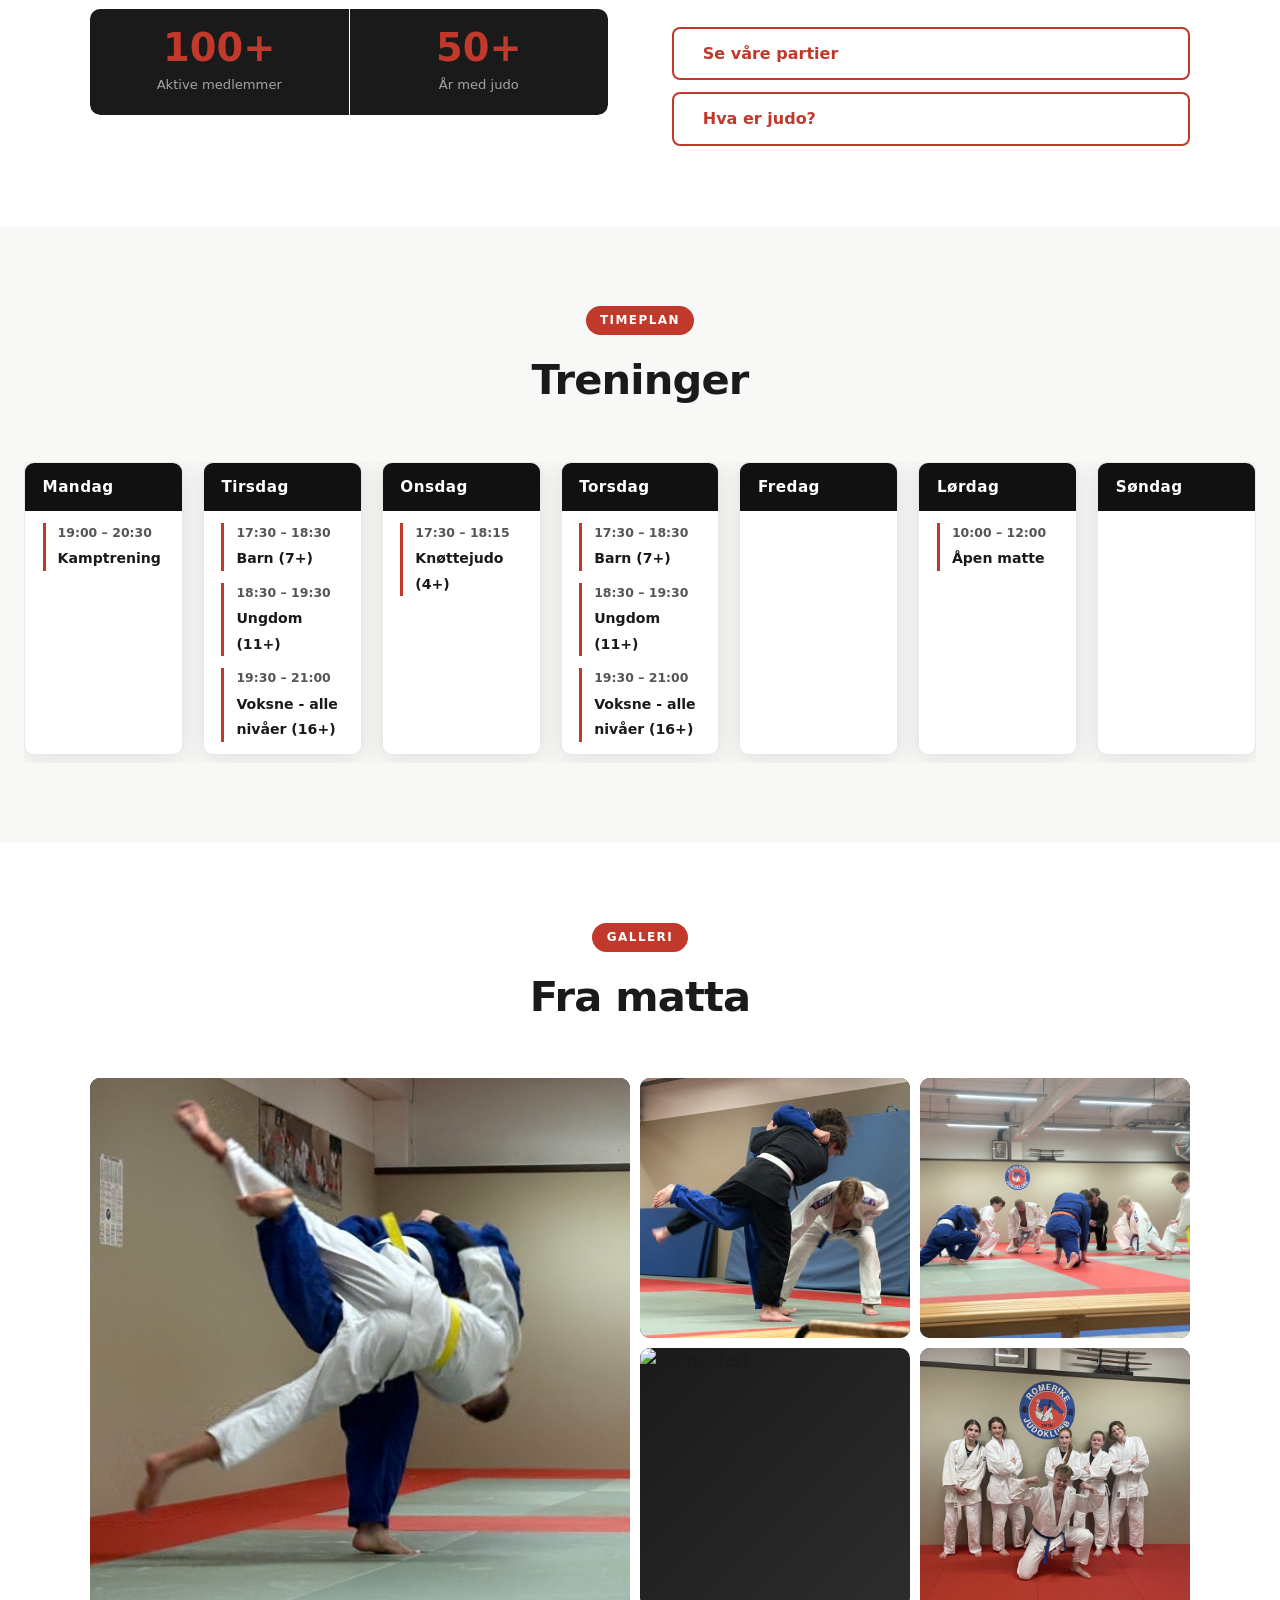
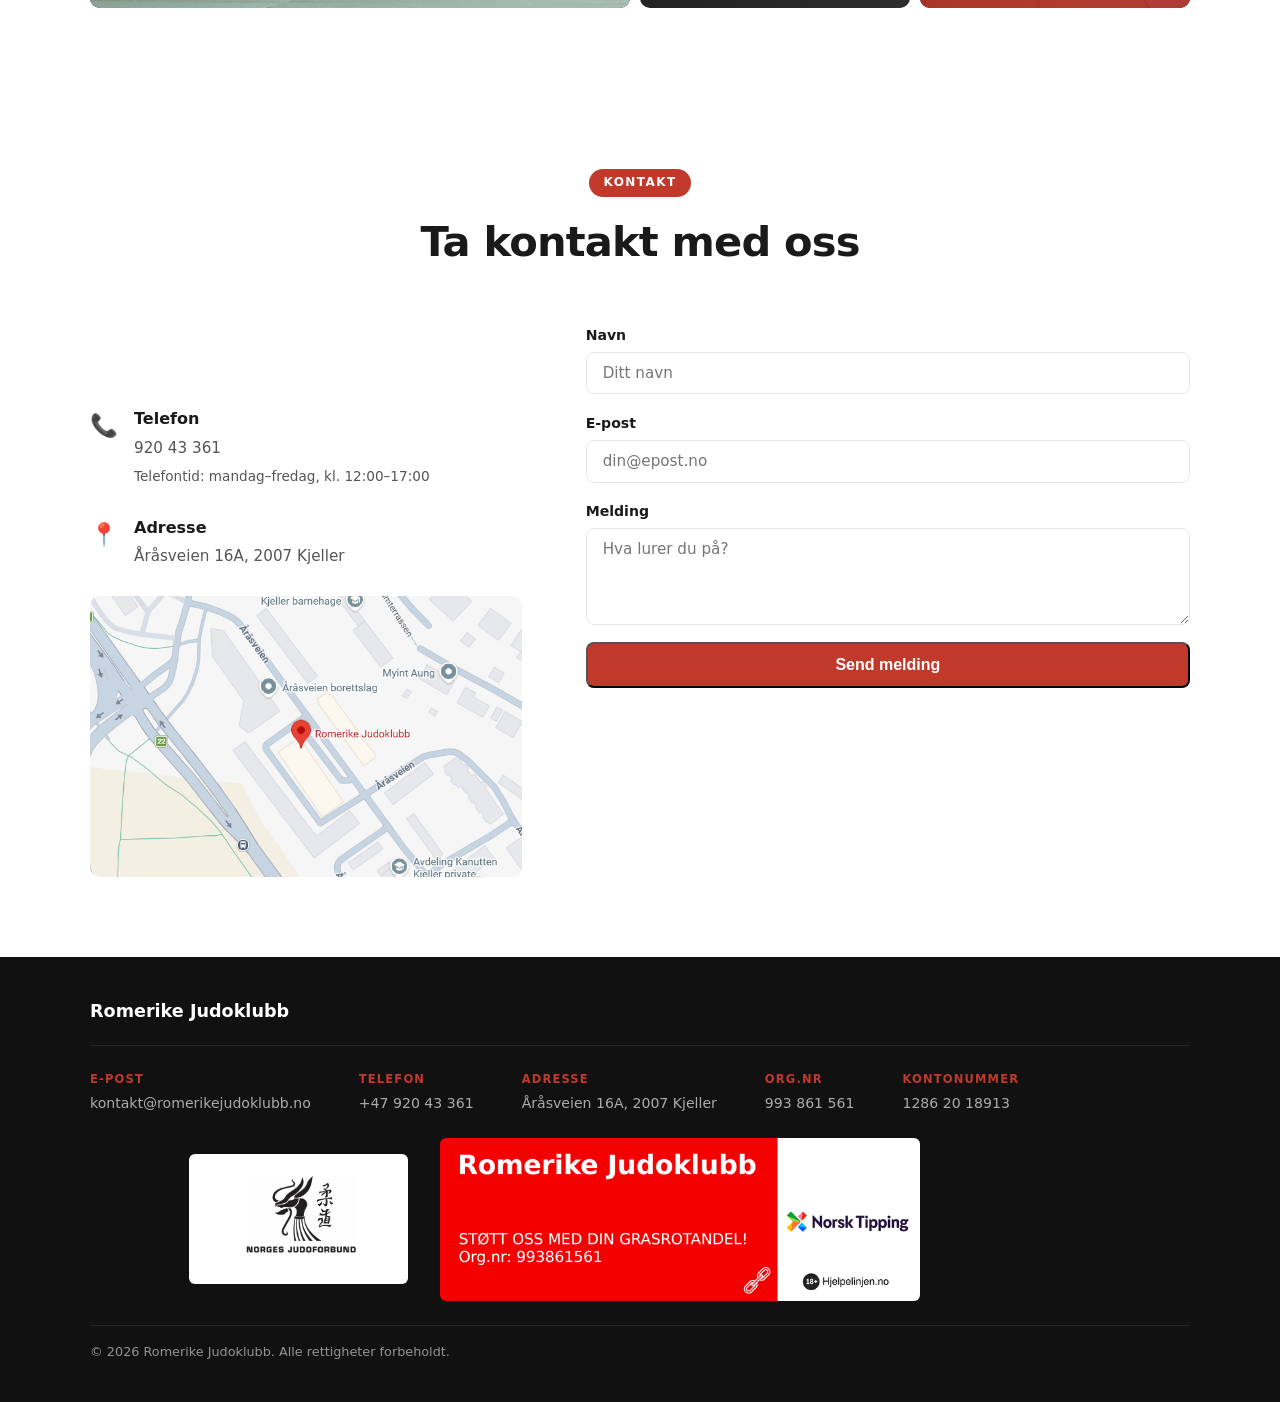
==== commit b0cc9cb8: "Update meta description punctuation Co-Authored-By: Claude Sonnet 4.6 <noreply@anthropic.com>" ====
--- a/index.html
+++ b/index.html
@@ -4,7 +4,7 @@
   <meta charset="UTF-8" />
   <meta name="viewport" content="width=device-width, initial-scale=1.0" />
   <title>Romerike Judoklubb</title>
-  <meta name="description" content="Judoklubb i Kjeller, Lillestrøm. For alle aldre og nivåer - Kom og tren med oss!" />
+  <meta name="description" content="Judoklubb i Kjeller, Lillestrøm - For alle aldre og nivåer. Kom og tren med oss!" />
   <link rel="stylesheet" href="style.css" />
   <link rel="icon" href="pictures/logo.webp" type="image/webp">
   <style>
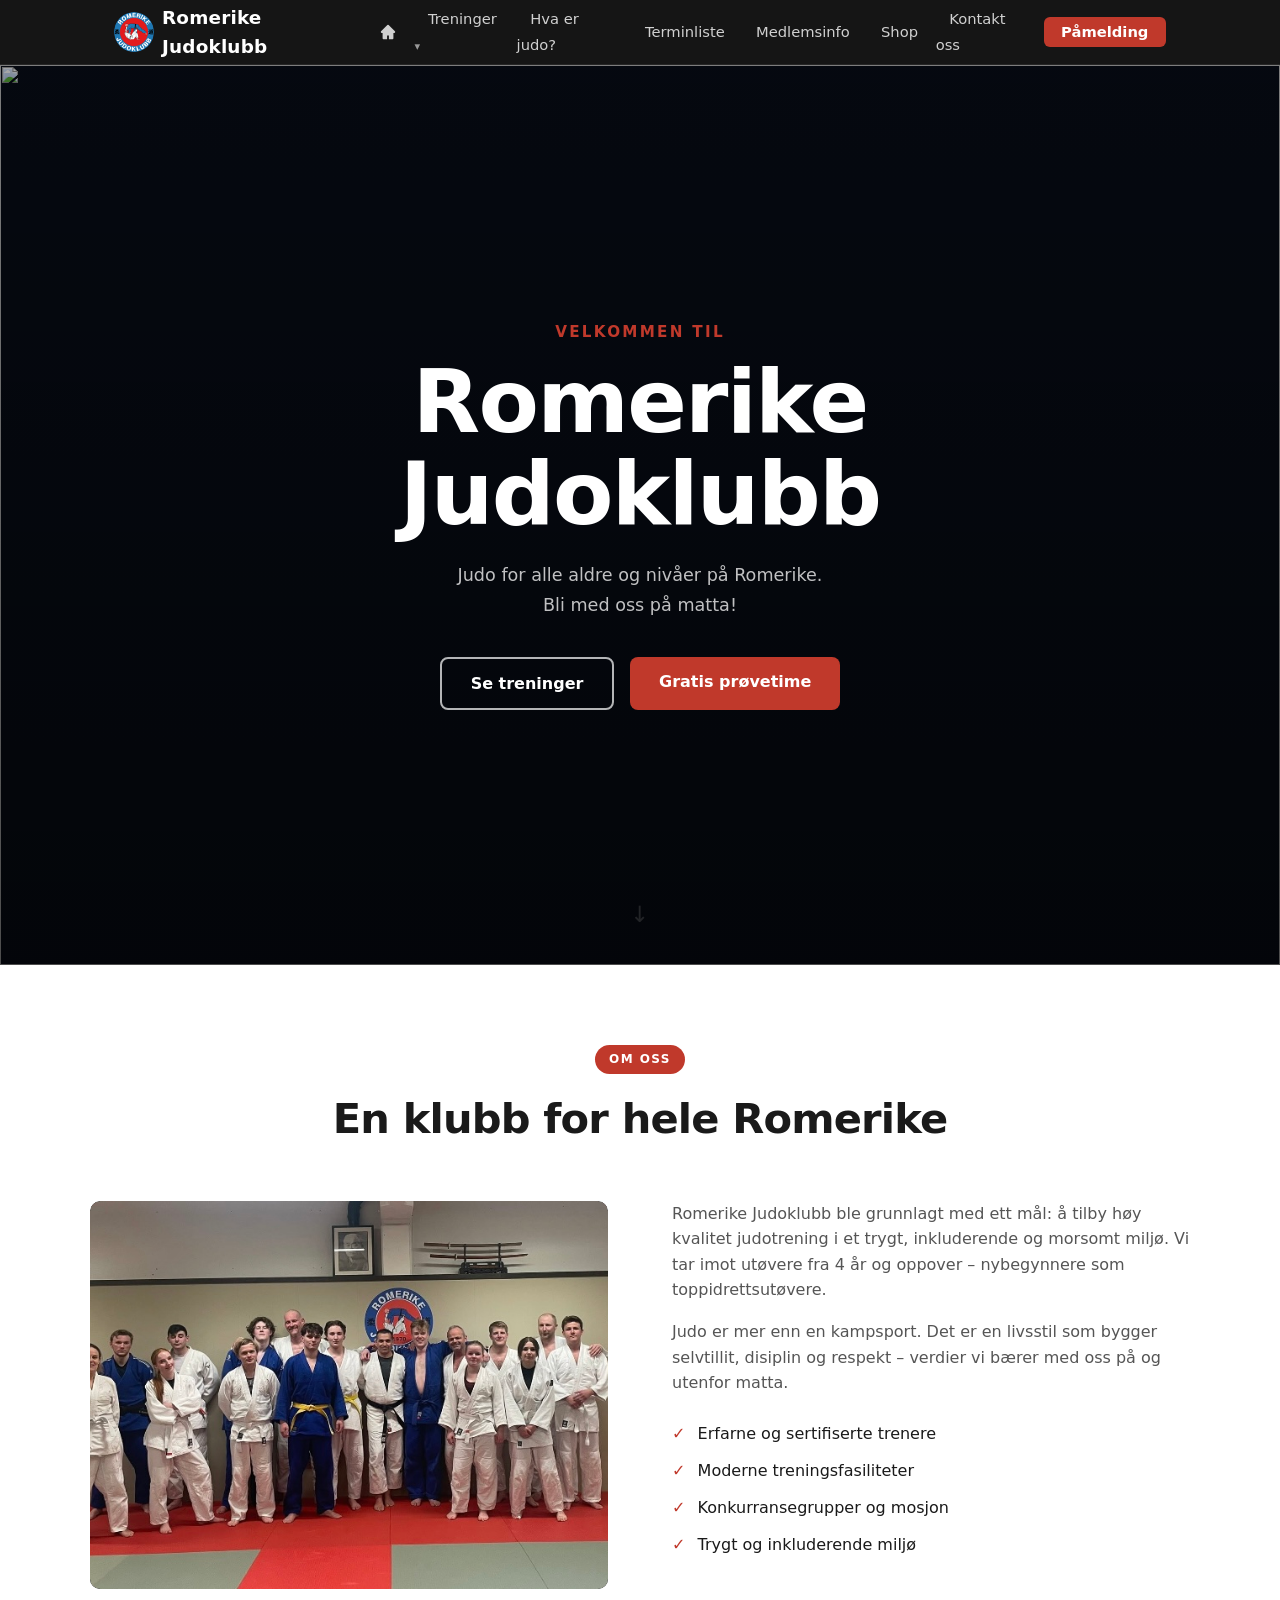
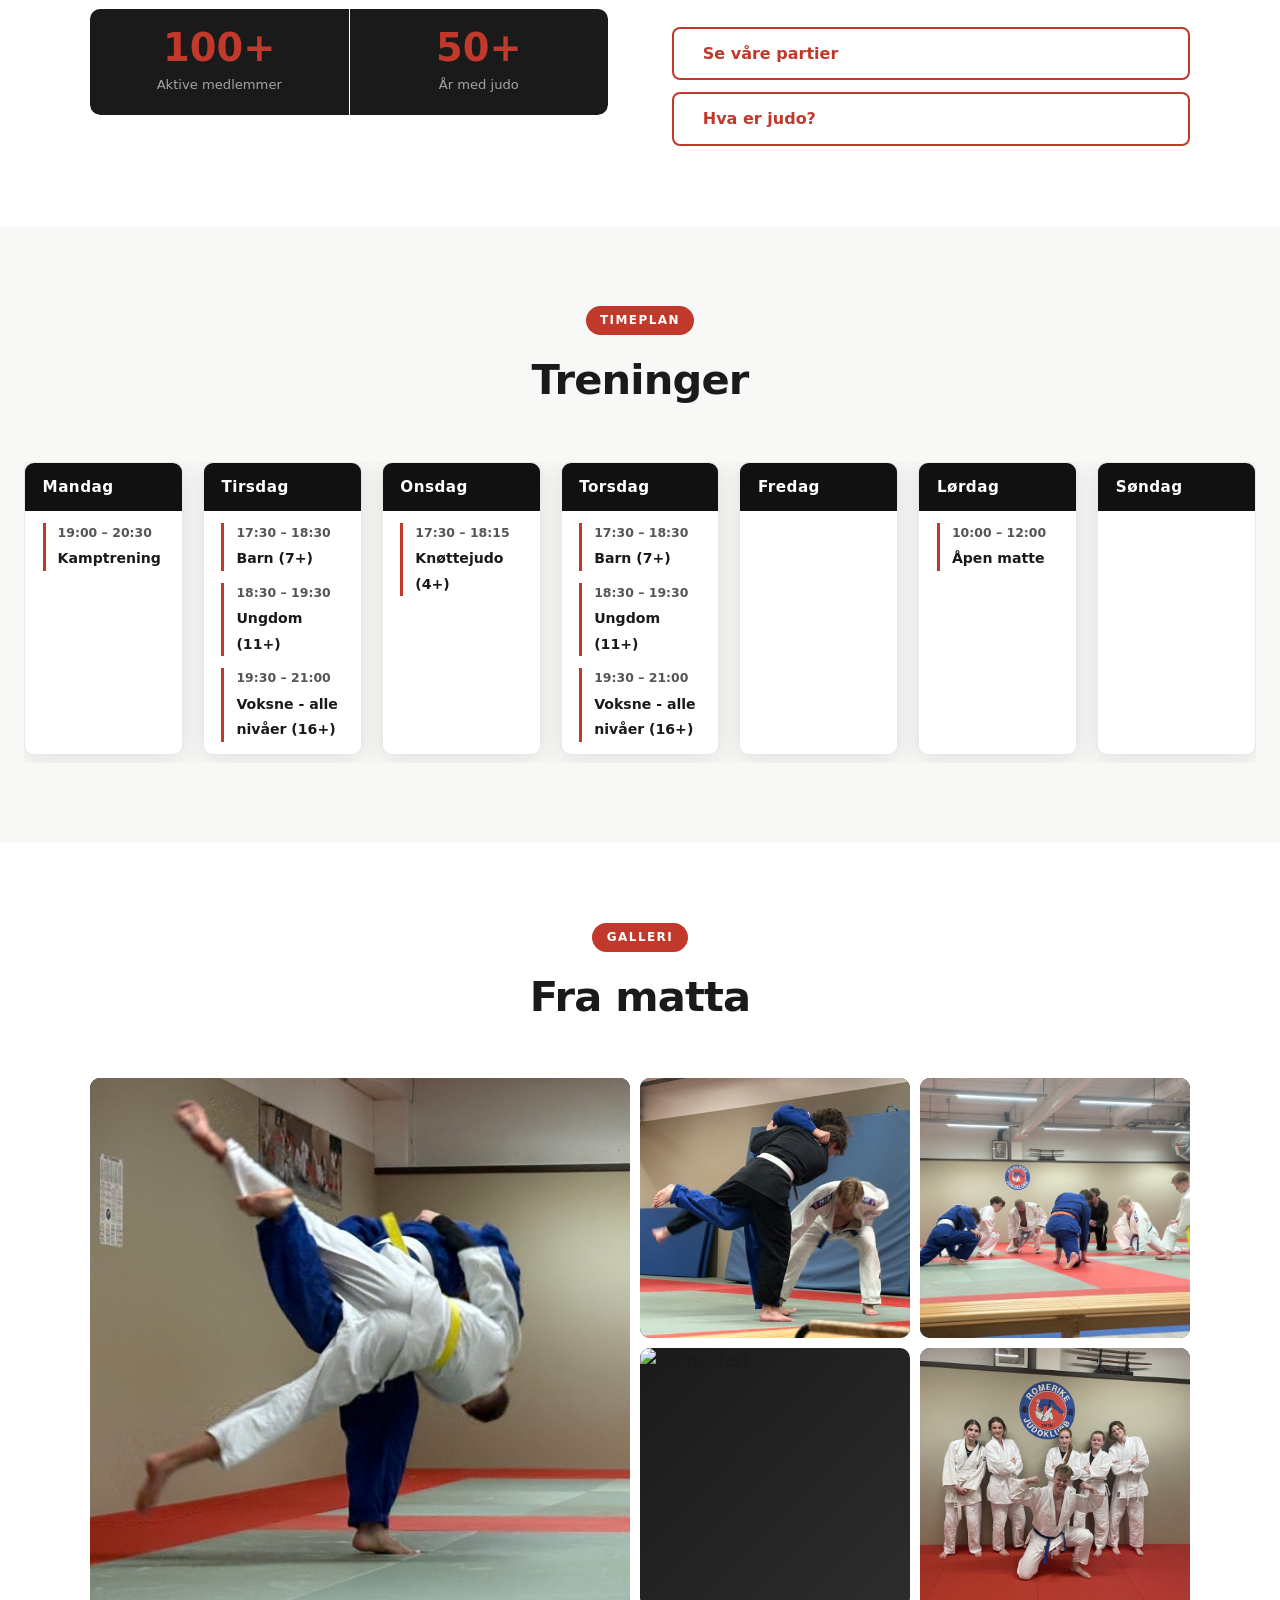
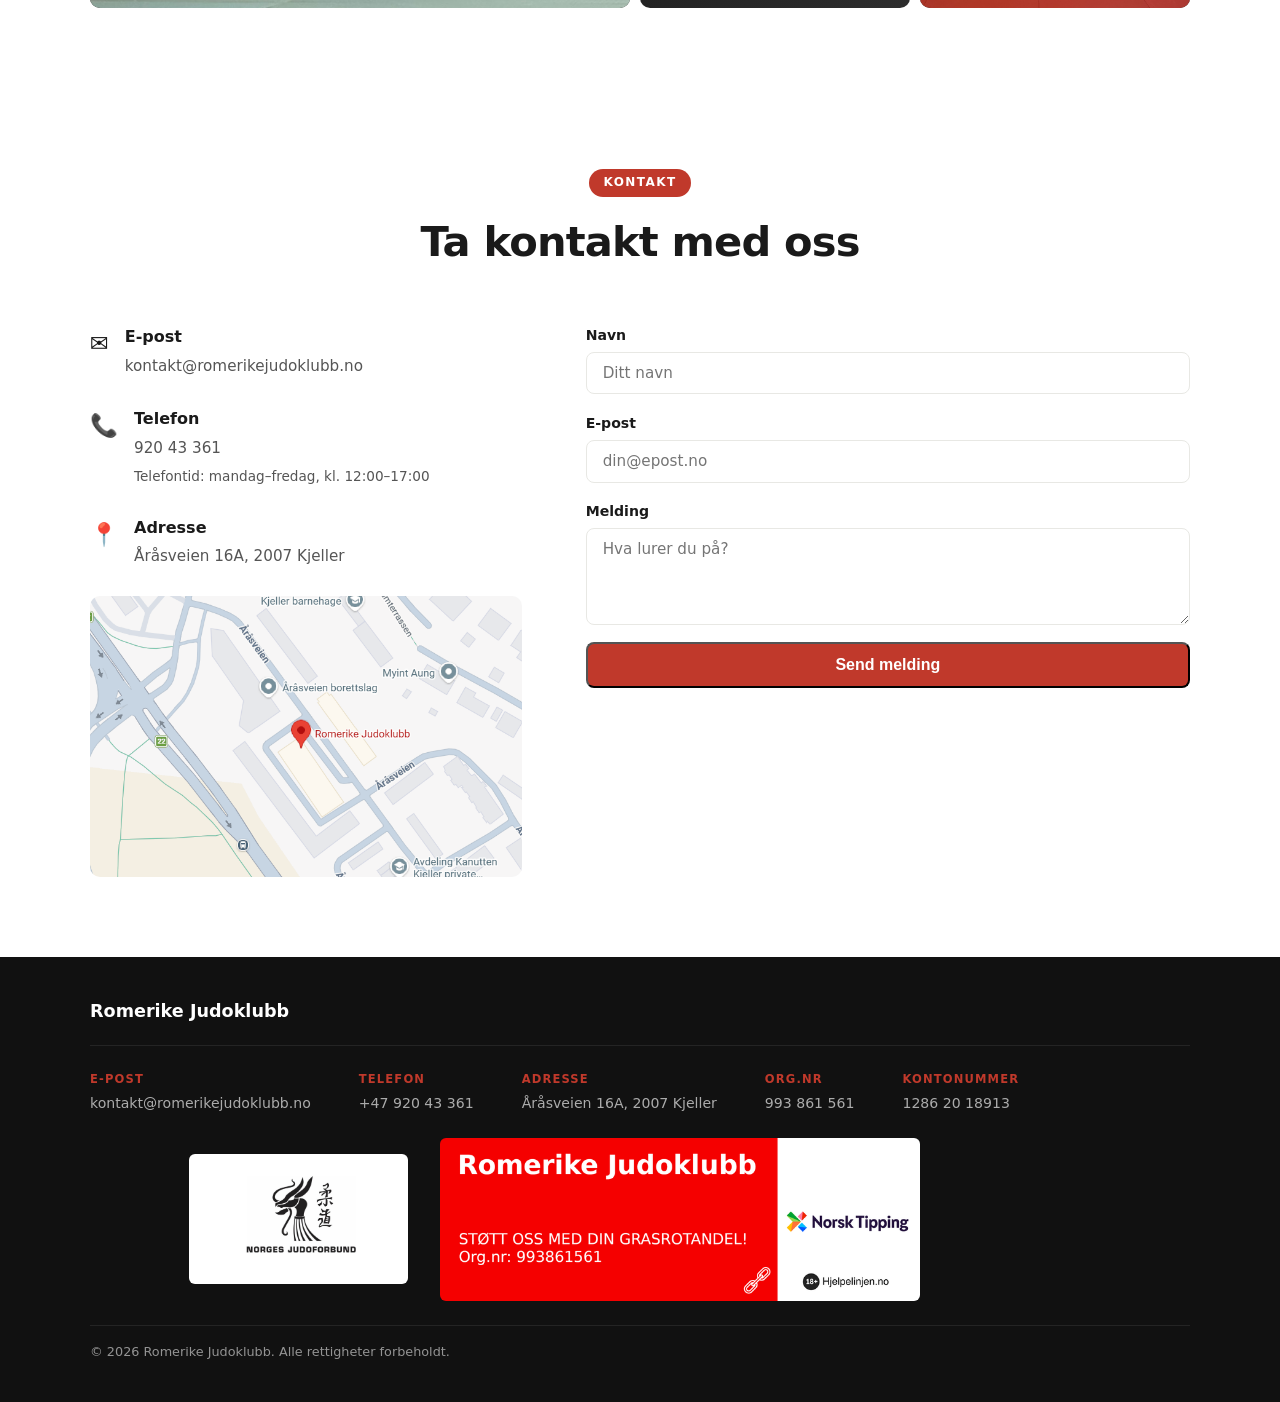
==== commit 99645365: "Update meta description Co-Authored-By: Claude Sonnet 4.6 <noreply@anthropic.com>" ====
--- a/index.html
+++ b/index.html
@@ -4,7 +4,7 @@
   <meta charset="UTF-8" />
   <meta name="viewport" content="width=device-width, initial-scale=1.0" />
   <title>Romerike Judoklubb</title>
-  <meta name="description" content="Judoklubb i Kjeller, Lillestrøm - For alle aldre og nivåer. Kom og tren med oss!" />
+  <meta name="description" content="Judo for alle aldre og nivåer - Kom og tren med oss!" />
   <link rel="stylesheet" href="style.css" />
   <link rel="icon" href="pictures/logo.webp" type="image/webp">
   <style>
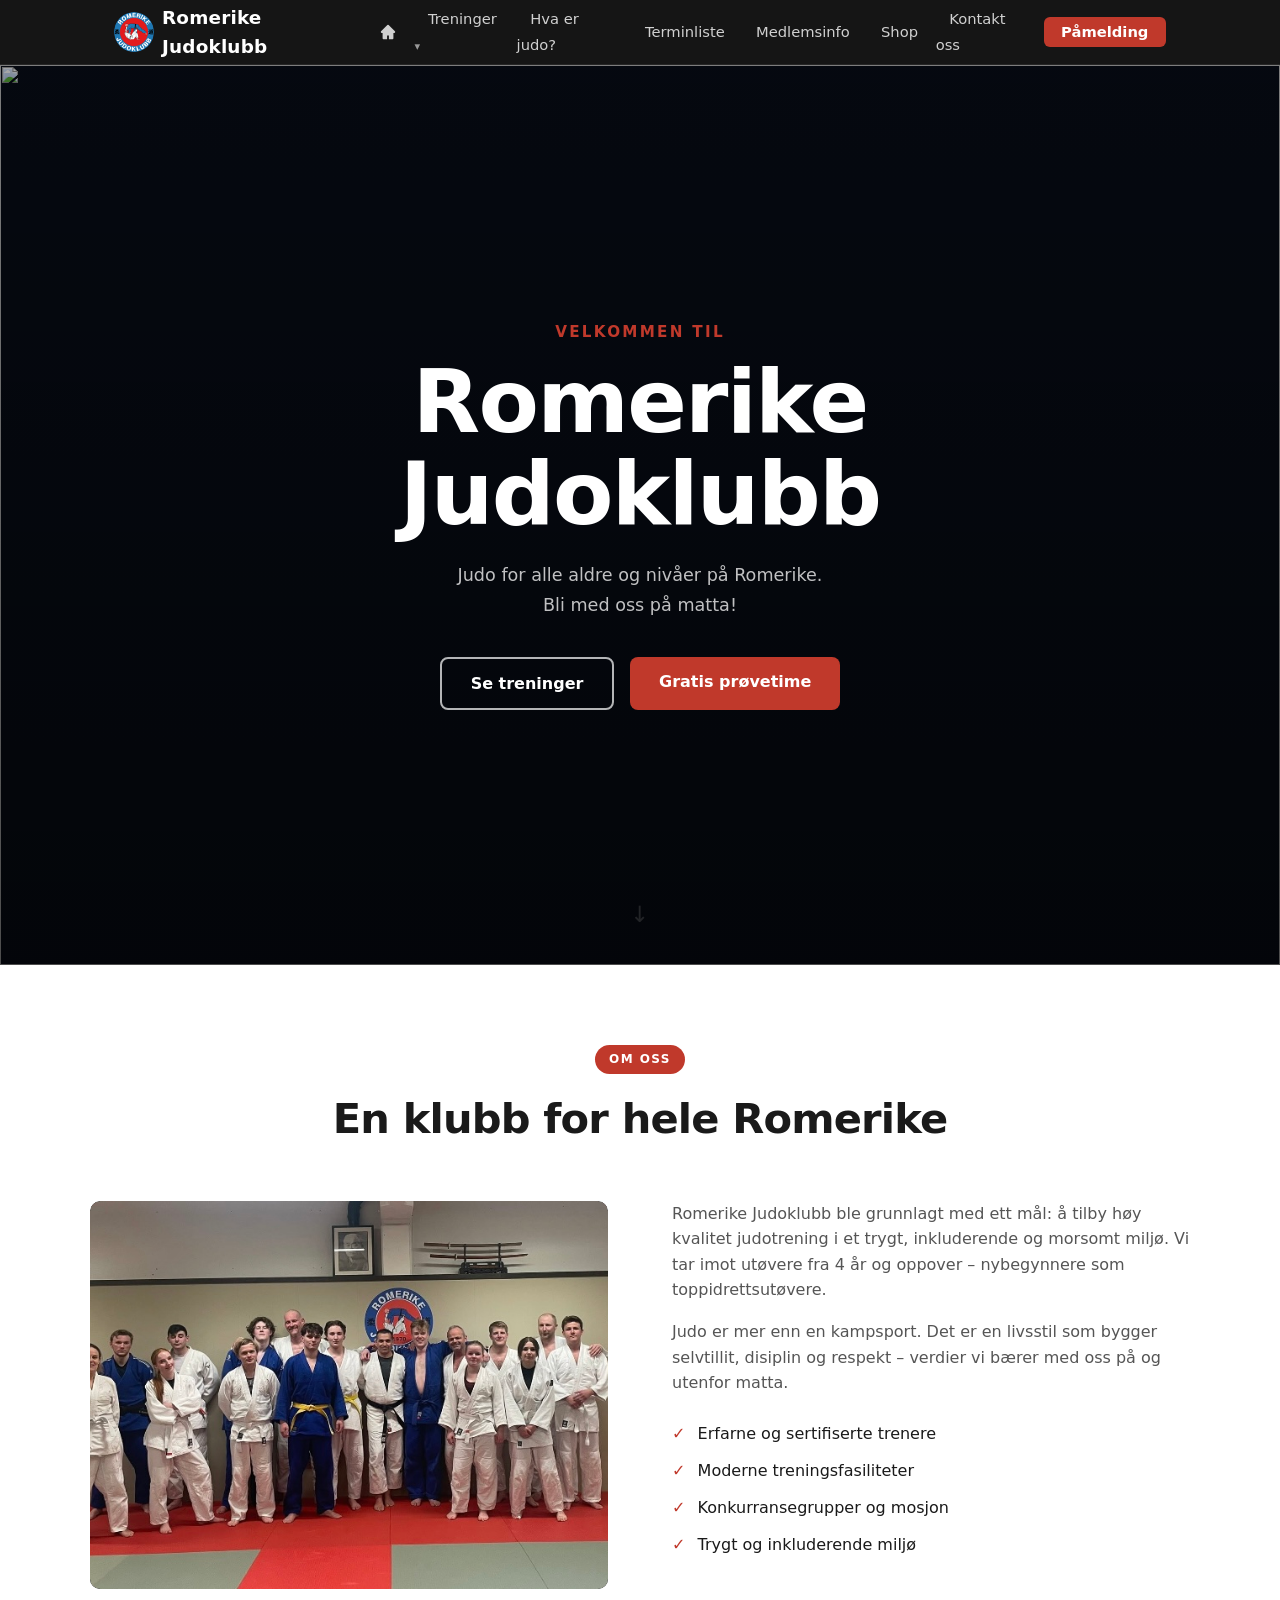
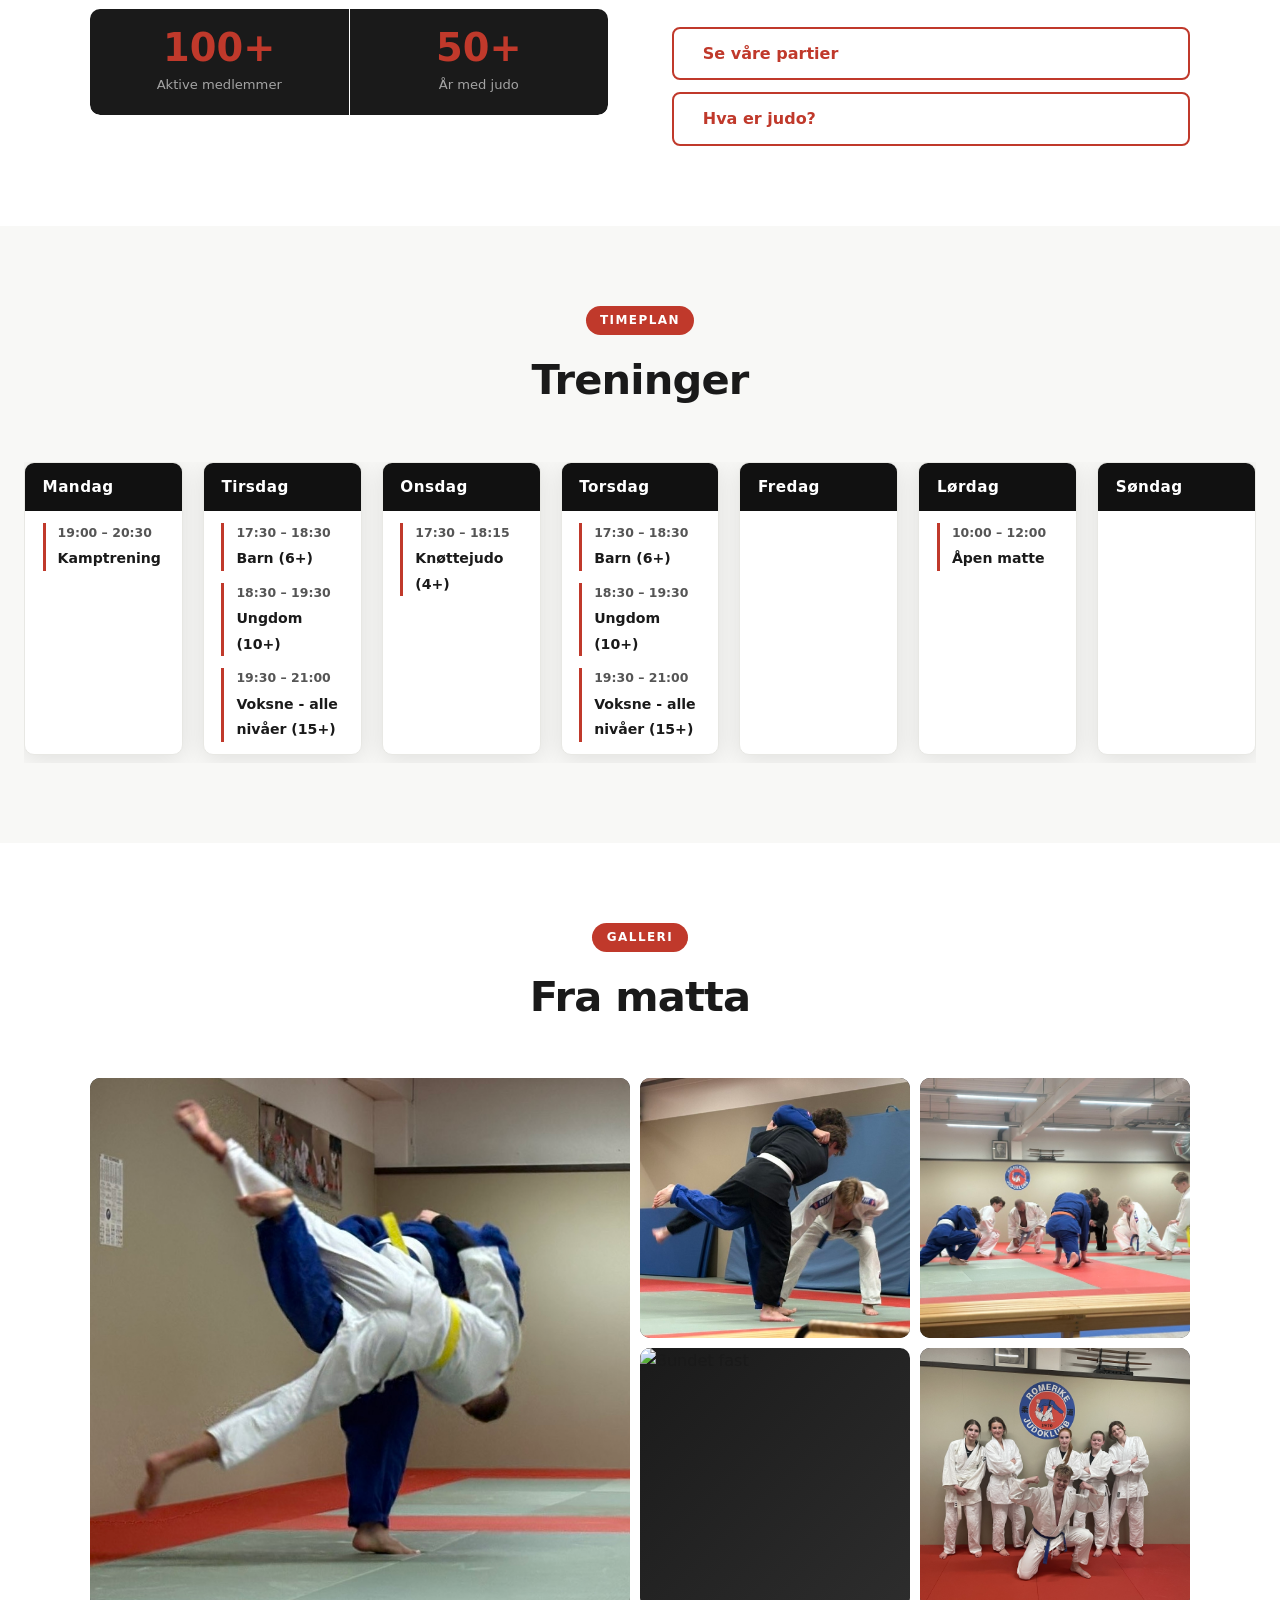
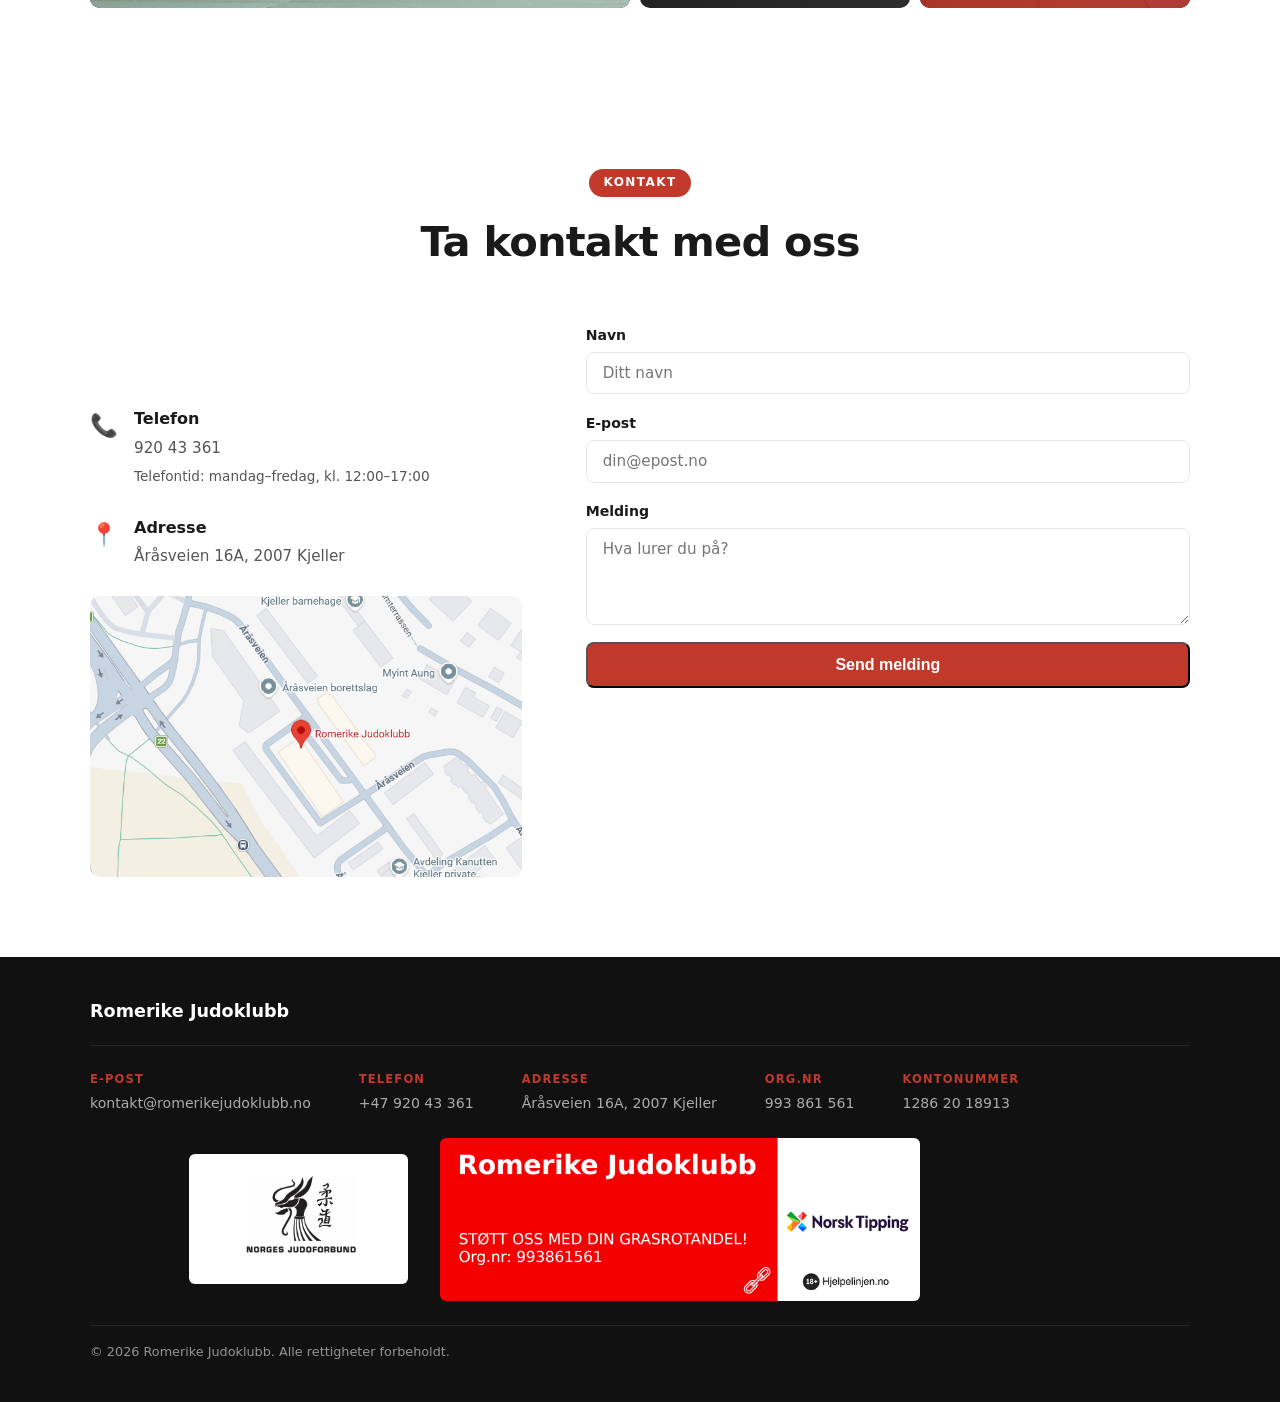
==== commit 6b809d94: "Update age limits: barn 6+, ungdom 10+, voksne 15+ Co-Authored-By: Claude Sonnet 4.6 <noreply@anthro" ====
--- a/index.html
+++ b/index.html
@@ -167,17 +167,17 @@
         <div class="schedule-card">
           <div class="day">Tirsdag</div>
           <div class="sessions">
-            <div class="session" data-name="Barn (7+)" data-desc="Barna lærer judoteknikk, regler og respekt for makkeren i et trygt og morsomt miljø." data-coach="Ståle Barreng" data-href="kurs.html#barn">
+            <div class="session" data-name="Barn (6+)" data-desc="Barna lærer judoteknikk, regler og respekt for makkeren i et trygt og morsomt miljø." data-coach="Ståle Barreng" data-href="kurs.html#barn">
               <span class="time">17:30 – 18:30</span>
-              <span class="class-name">Barn (7+)</span>
-            </div>
-            <div class="session" data-name="Ungdom (11+)" data-desc="For ungdom som vil utvikle tekniske ferdigheter og konkurransekunnskap. Fokus på kast, nedtagninger og randori." data-coach="Ståle Barreng" data-href="kurs.html#ungdom">
+              <span class="class-name">Barn (6+)</span>
+            </div>
+            <div class="session" data-name="Ungdom (10+)" data-desc="For ungdom som vil utvikle tekniske ferdigheter og konkurransekunnskap. Fokus på kast, nedtagninger og randori." data-coach="Ståle Barreng" data-href="kurs.html#ungdom">
               <span class="time">18:30 – 19:30</span>
-              <span class="class-name">Ungdom (11+)</span>
+              <span class="class-name">Ungdom (10+)</span>
             </div>
             <div class="session" data-name="Voksne – alle nivåer" data-desc="For alle voksne fra nybegynner til erfaren. Treningen dekker teknikk, kast og bakkejudo i et inkluderende miljø." data-coach="Filip Banach" data-href="kurs.html#voksne">
               <span class="time">19:30 – 21:00</span>
-              <span class="class-name">Voksne - alle nivåer (16+)</span>
+              <span class="class-name">Voksne - alle nivåer (15+)</span>
             </div>
           </div>
         </div>
@@ -193,17 +193,17 @@
         <div class="schedule-card">
           <div class="day">Torsdag</div>
           <div class="sessions">
-            <div class="session" data-name="Barn (7+)" data-desc="Barna lærer judoteknikk, regler og respekt for makkeren i et trygt og morsomt miljø." data-coach="Gabriel Krippendorf" data-href="kurs.html#barn">
+            <div class="session" data-name="Barn (6+)" data-desc="Barna lærer judoteknikk, regler og respekt for makkeren i et trygt og morsomt miljø." data-coach="Gabriel Krippendorf" data-href="kurs.html#barn">
               <span class="time">17:30 – 18:30</span>
-              <span class="class-name">Barn (7+)</span>
-            </div>
-            <div class="session" data-name="Ungdom (11+)" data-desc="For ungdom som vil utvikle tekniske ferdigheter og konkurransekunnskap. Fokus på kast, nedtagninger og randori." data-coach="Gabriel Krippendorf" data-href="kurs.html#ungdom">
+              <span class="class-name">Barn (6+)</span>
+            </div>
+            <div class="session" data-name="Ungdom (10+)" data-desc="For ungdom som vil utvikle tekniske ferdigheter og konkurransekunnskap. Fokus på kast, nedtagninger og randori." data-coach="Gabriel Krippendorf" data-href="kurs.html#ungdom">
               <span class="time">18:30 – 19:30</span>
-              <span class="class-name">Ungdom (11+)</span>
+              <span class="class-name">Ungdom (10+)</span>
             </div>
             <div class="session" data-name="Voksne – alle nivåer" data-desc="For alle voksne fra nybegynner til erfaren. Treningen dekker teknikk, kast og bakkejudo i et inkluderende miljø." data-coach="Gabriel Krippendorf" data-href="kurs.html#voksne">
               <span class="time">19:30 – 21:00</span>
-              <span class="class-name">Voksne - alle nivåer (16+)</span>
+              <span class="class-name">Voksne - alle nivåer (15+)</span>
             </div>
           </div>
         </div>
